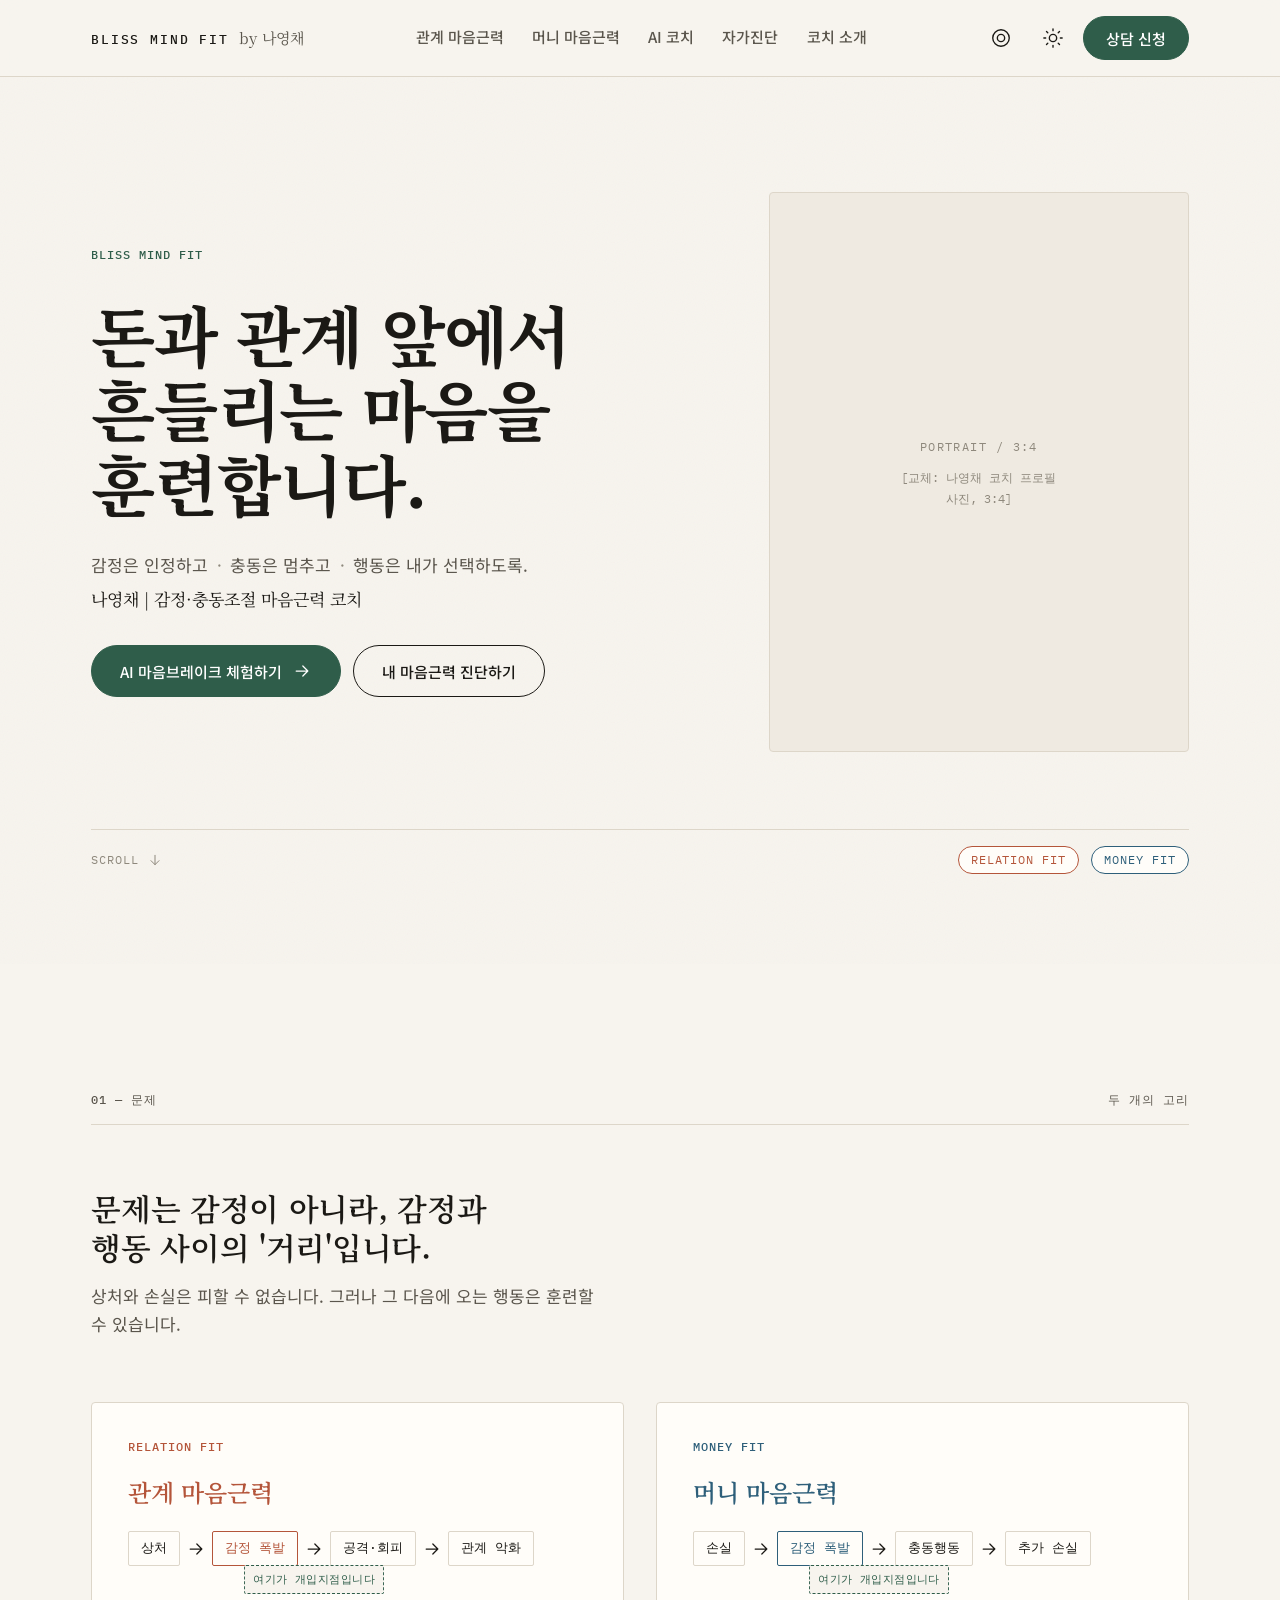
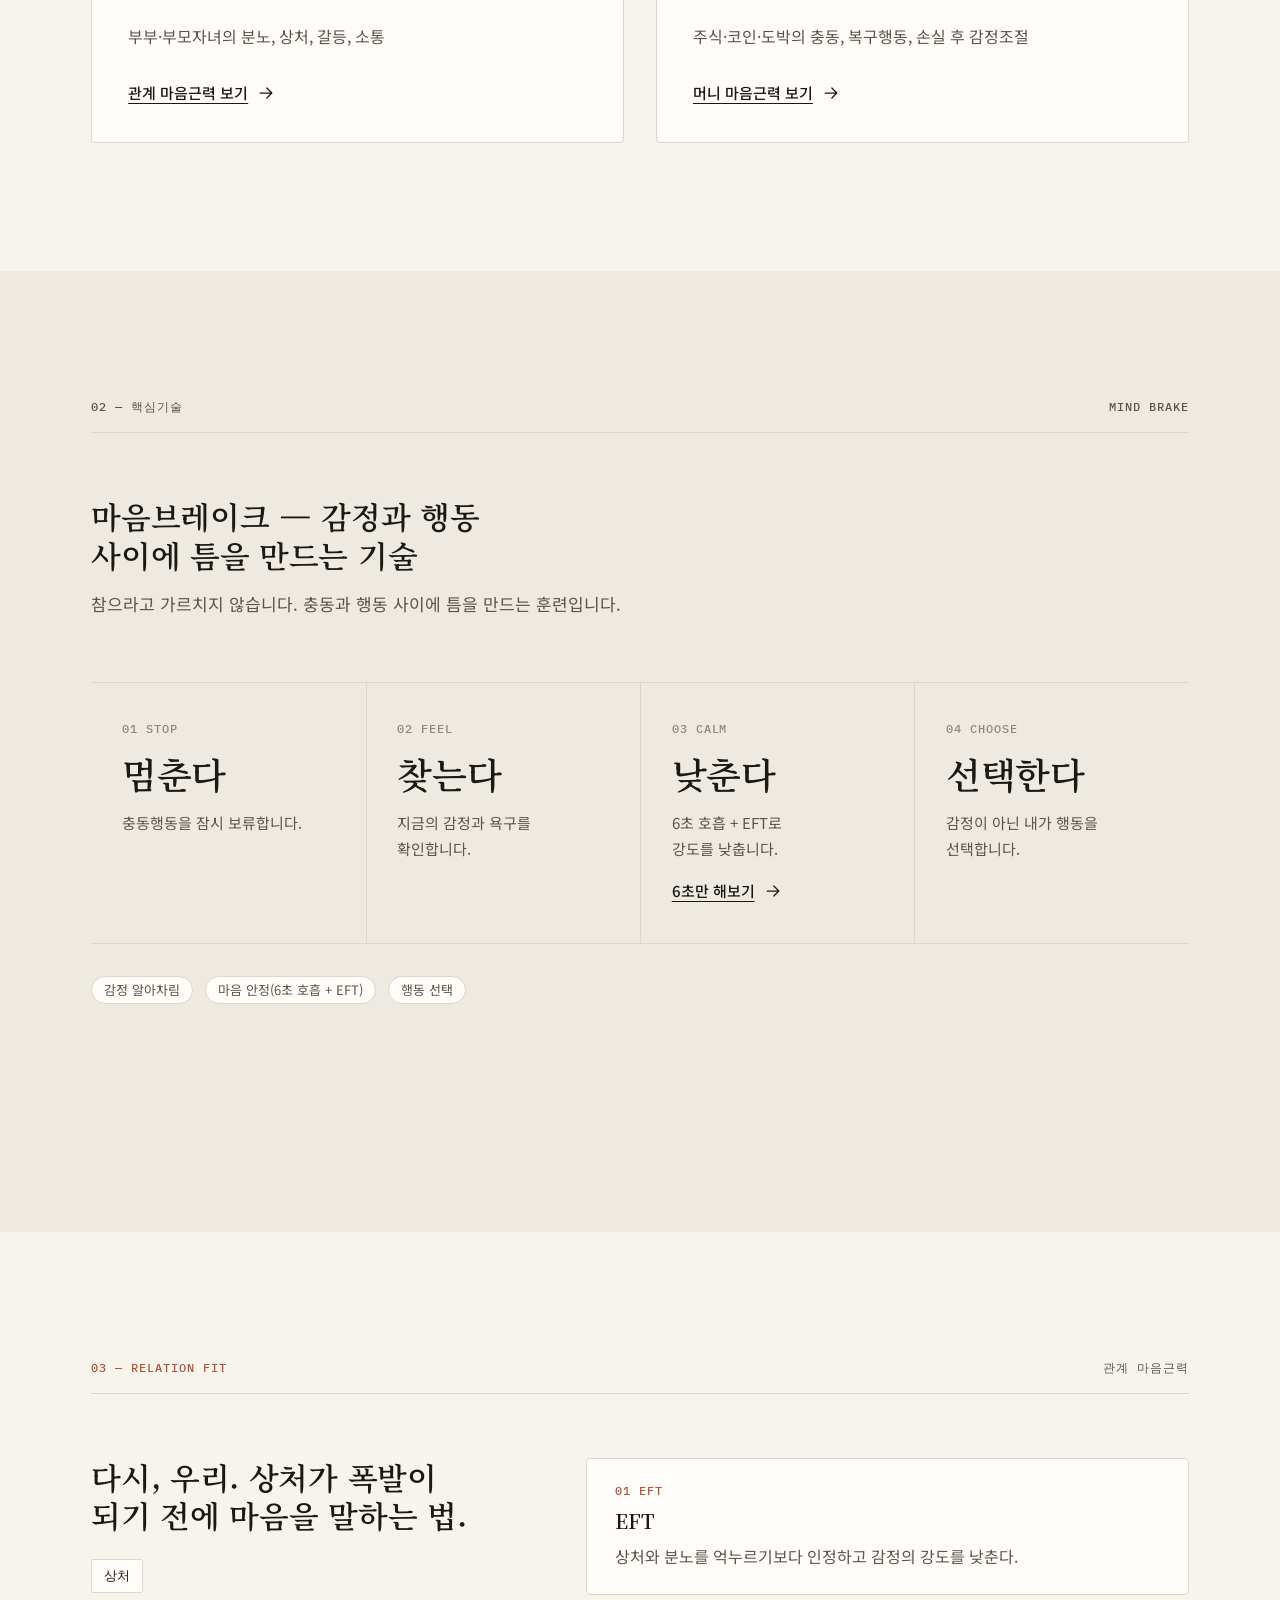
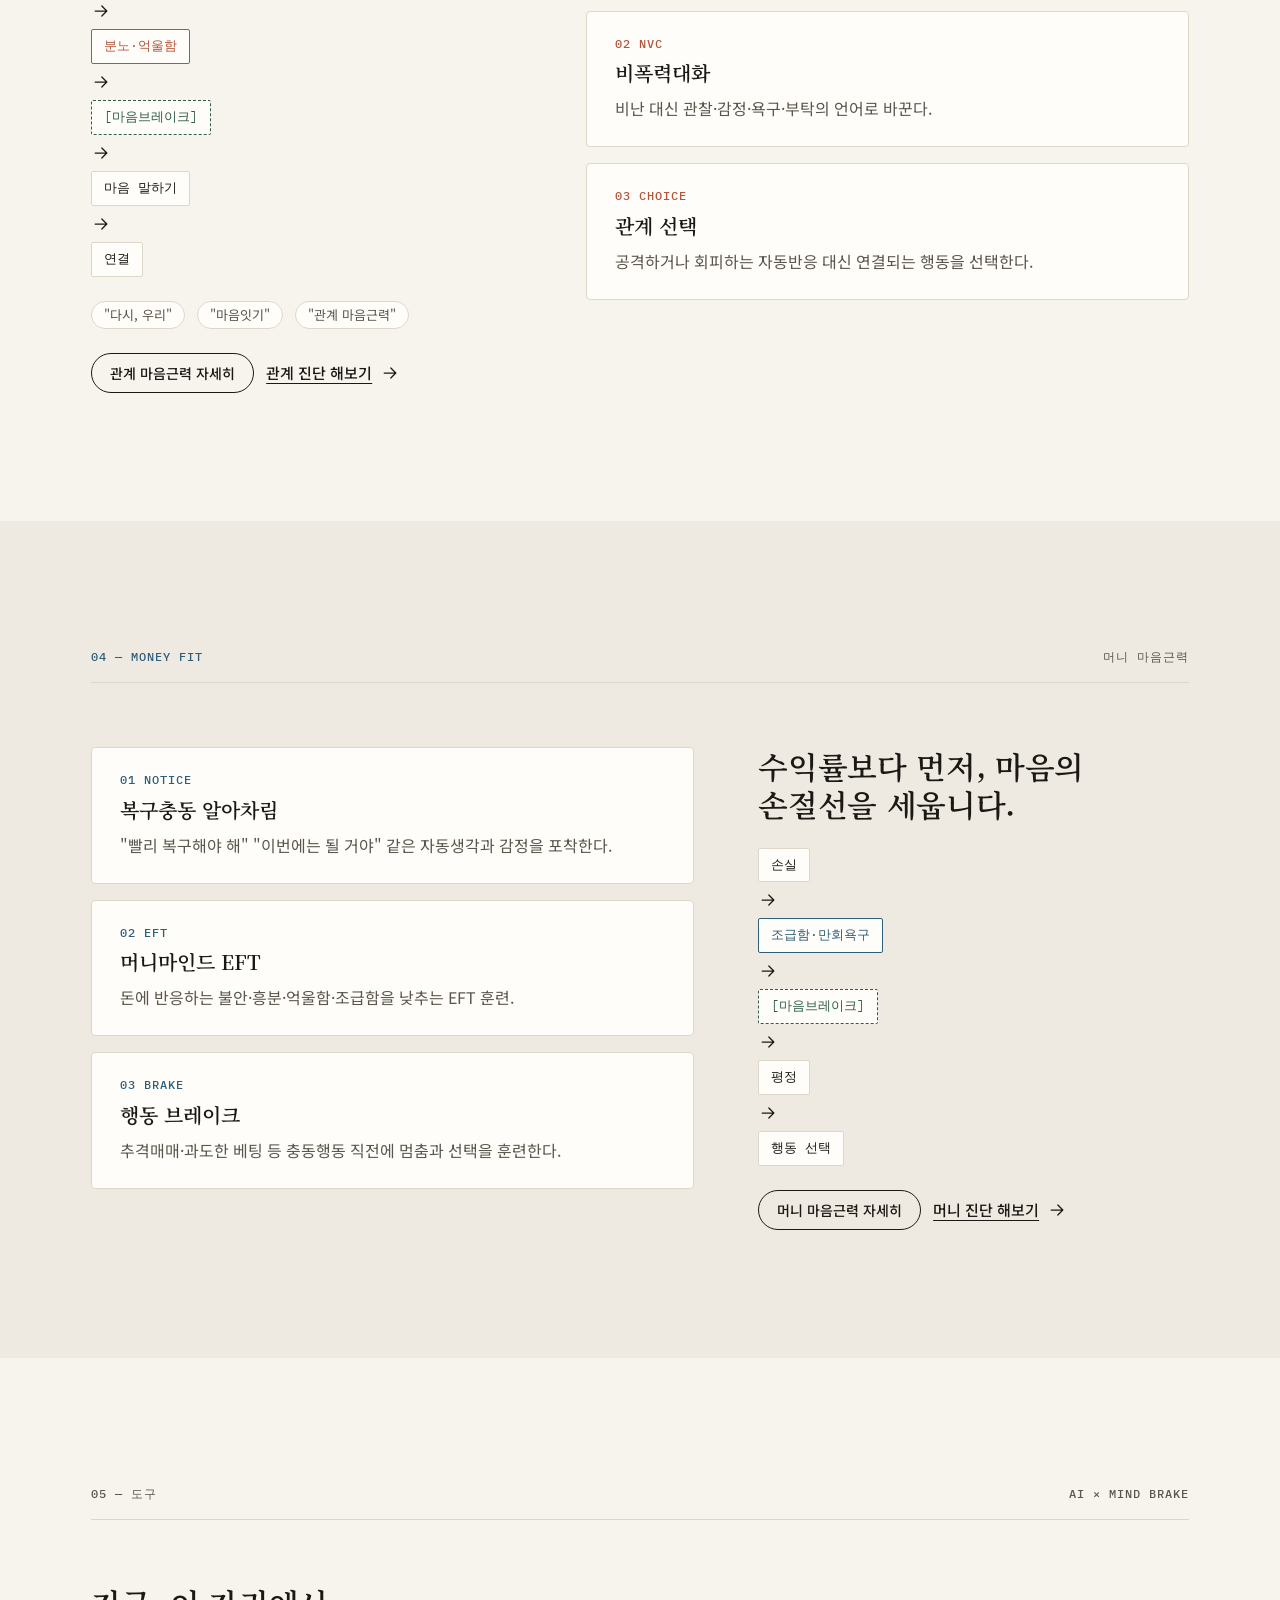
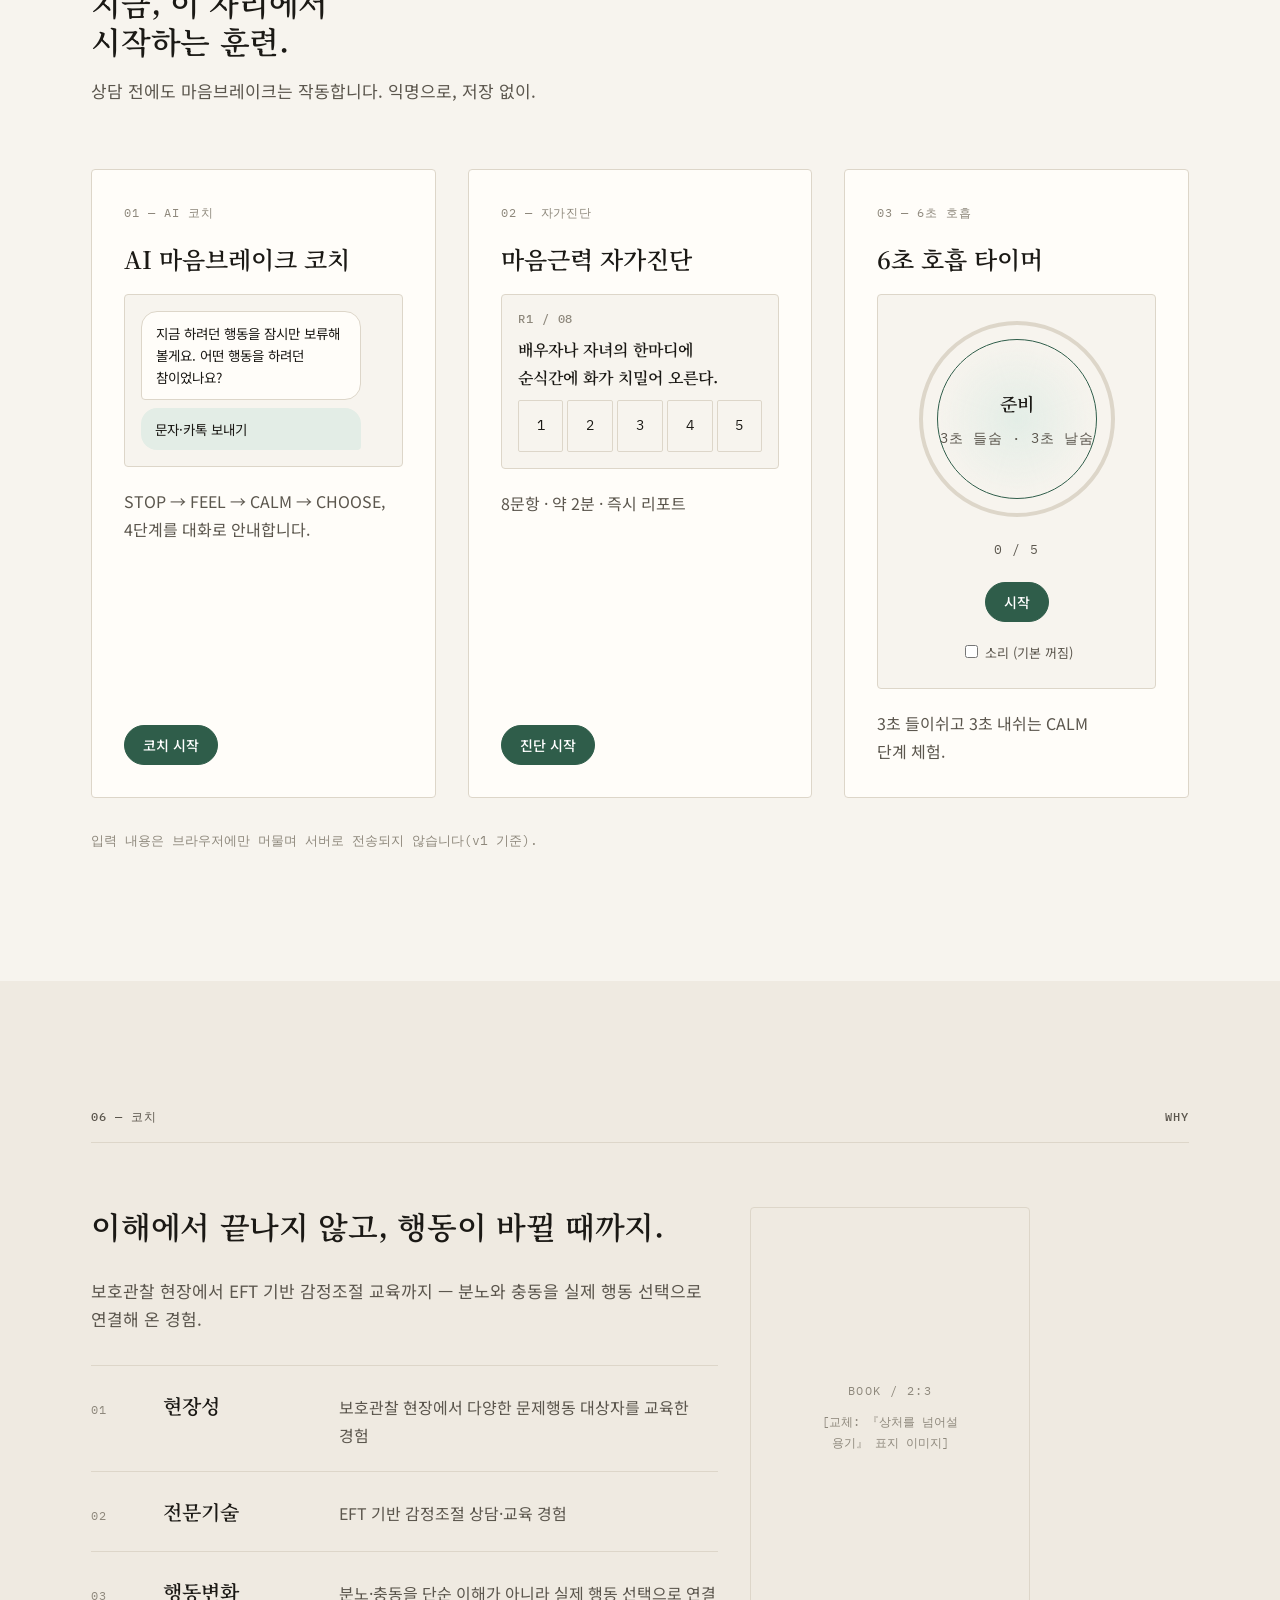
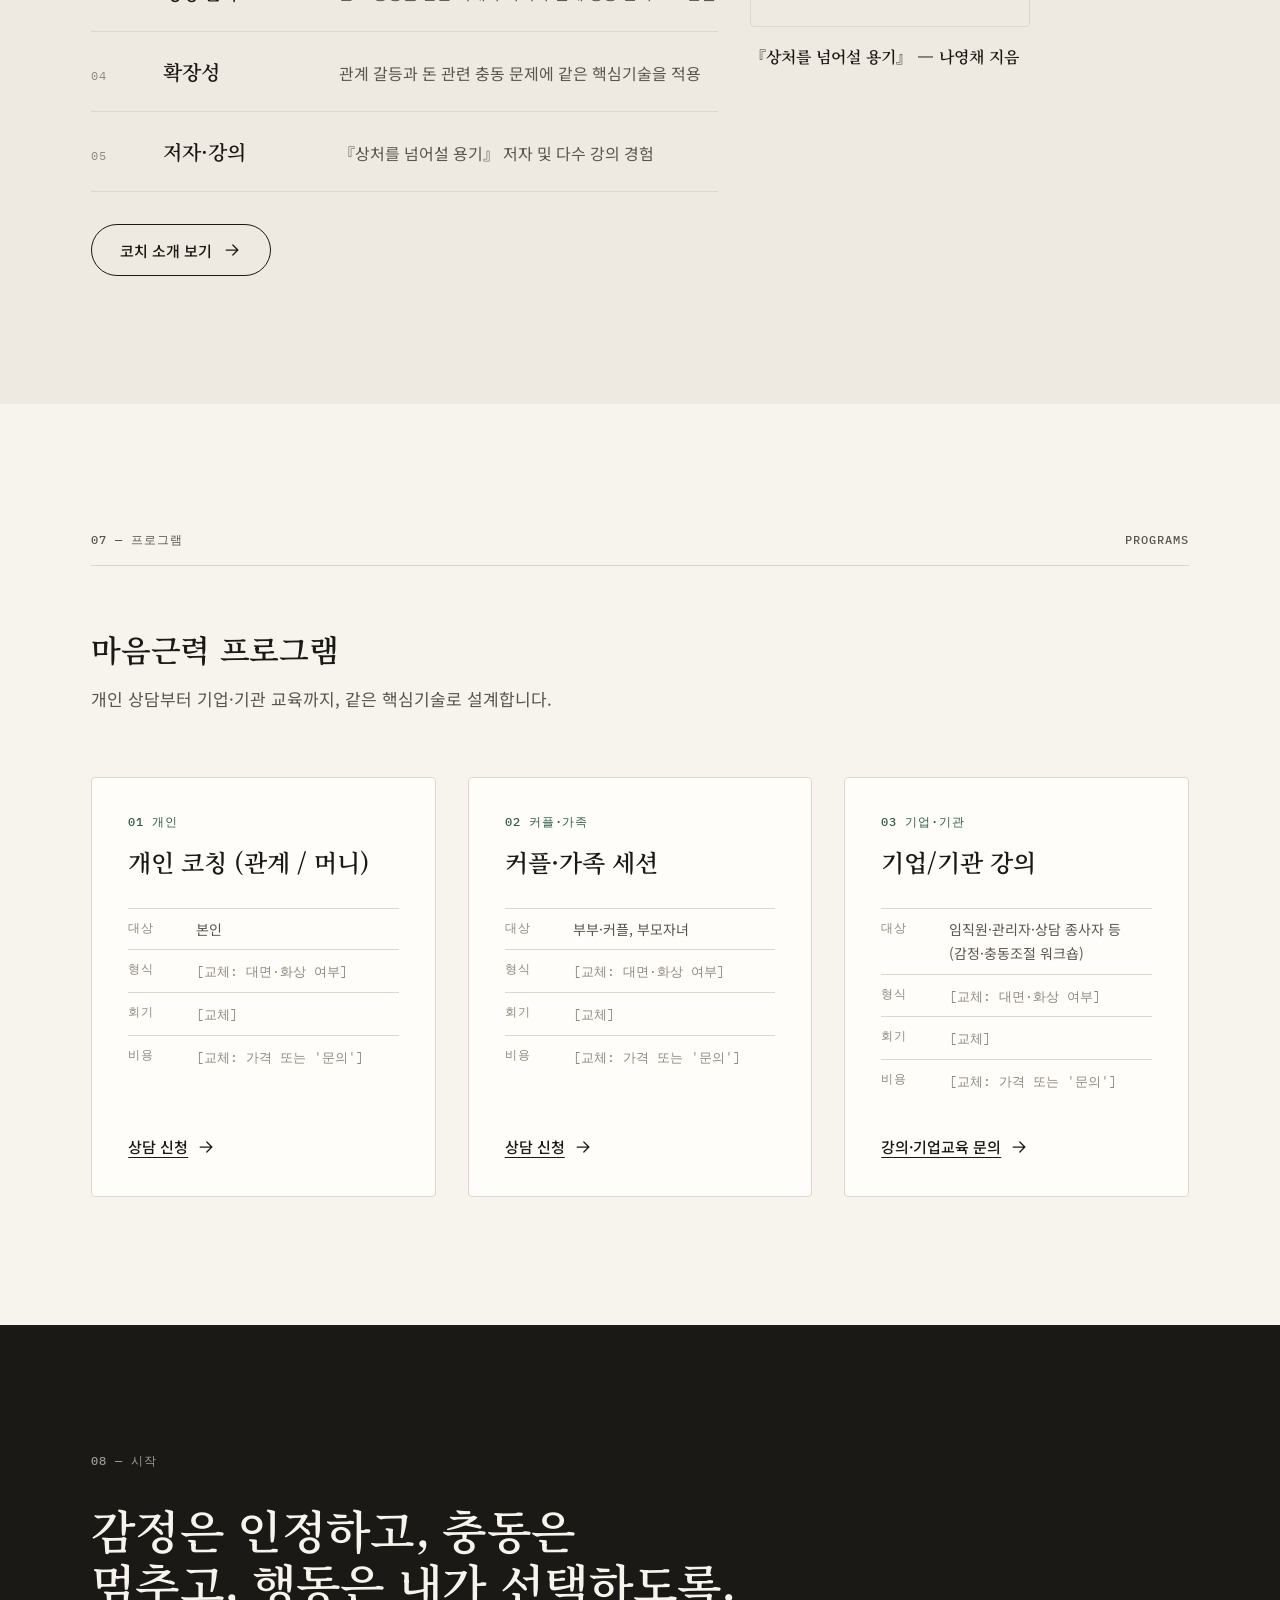
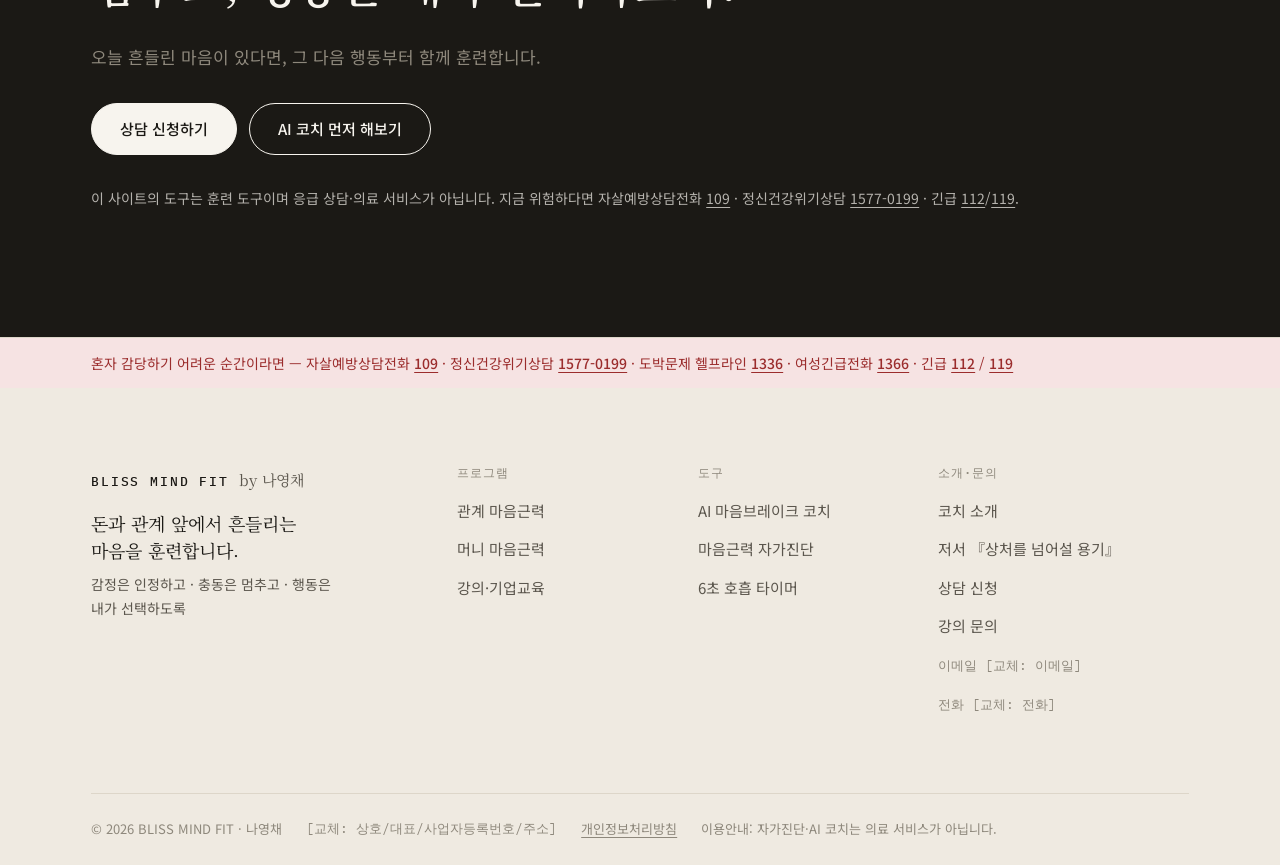
==== site/index.html @ 4b025614 "botteam round 1: C봇 정적 사이트 + AI 기능 구현 - site/: 9 pages, tokens/base/components/pages CSS, theme/nav/" ====
<!DOCTYPE html>
<html lang="ko">
<head>
<meta charset="utf-8">
<meta name="viewport" content="width=device-width, initial-scale=1">
<title>나영채 | 감정·충동조절 마음근력 코치 — BLISS MIND FIT</title>
<meta name="description" content="돈과 관계 앞에서 흔들리는 마음을 훈련합니다. 감정은 인정하고, 충동은 멈추고, 행동은 내가 선택하도록. RELATION FIT 관계 마음근력 × MONEY FIT 머니 마음근력, 핵심기술 마음브레이크.">

<link rel="canonical" href="https://huggingmind.kr/">
<meta property="og:type" content="website">
<meta property="og:site_name" content="BLISS MIND FIT">
<meta property="og:locale" content="ko_KR">
<meta property="og:title" content="돈과 관계 앞에서 흔들리는 마음을 훈련합니다 — BLISS MIND FIT">
<meta property="og:description" content="돈과 관계 앞에서 흔들리는 마음을 훈련합니다. 감정은 인정하고, 충동은 멈추고, 행동은 내가 선택하도록. RELATION FIT 관계 마음근력 × MONEY FIT 머니 마음근력, 핵심기술 마음브레이크.">
<meta property="og:image" content="https://huggingmind.kr/assets/img/og-image.png">
<meta property="og:image:width" content="1200">
<meta property="og:image:height" content="630">
<meta property="og:url" content="https://huggingmind.kr/">
<meta name="twitter:card" content="summary_large_image">
<meta name="twitter:title" content="돈과 관계 앞에서 흔들리는 마음을 훈련합니다 — BLISS MIND FIT">
<meta name="twitter:description" content="돈과 관계 앞에서 흔들리는 마음을 훈련합니다. 감정은 인정하고, 충동은 멈추고, 행동은 내가 선택하도록. RELATION FIT 관계 마음근력 × MONEY FIT 머니 마음근력, 핵심기술 마음브레이크.">
<meta name="twitter:image" content="https://huggingmind.kr/assets/img/og-image.png">
<link rel="icon" href="assets/img/favicon.svg" type="image/svg+xml">
<link rel="apple-touch-icon" href="assets/img/favicon.svg">
<meta name="theme-color" content="#F7F4EE" media="(prefers-color-scheme: light)">
<meta name="theme-color" content="#15130F" media="(prefers-color-scheme: dark)">
<script>(function(){try{var t=localStorage.getItem('hm-theme');if(t==='dark'||t==='light'){document.documentElement.setAttribute('data-theme',t);}}catch(e){}})();</script>
<link rel="preconnect" href="https://fonts.googleapis.com">
<link rel="preconnect" href="https://fonts.gstatic.com" crossorigin>
<link rel="stylesheet" href="https://fonts.googleapis.com/css2?family=Noto+Serif+KR:wght@600;700&family=Noto+Sans+KR:wght@400;500;700&family=IBM+Plex+Mono:wght@400;500&display=swap">
<link rel="stylesheet" href="assets/css/tokens.css">
<link rel="stylesheet" href="assets/css/base.css">
<link rel="stylesheet" href="assets/css/components.css">
<link rel="stylesheet" href="assets/css/pages.css">
<script type="application/ld+json">{"@context":"https://schema.org","@graph":[{"@type":"Organization","@id":"https://huggingmind.kr/#org","name":"BLISS MIND FIT","url":"https://huggingmind.kr/","logo":"https://huggingmind.kr/assets/img/favicon.svg","founder":{"@id":"https://huggingmind.kr/#person"},"slogan":"돈과 관계 앞에서 흔들리는 마음을 훈련합니다."},{"@type":"Person","@id":"https://huggingmind.kr/#person","name":"나영채","jobTitle":"감정·충동조절 마음근력 코치","url":"https://huggingmind.kr/about.html","worksFor":{"@id":"https://huggingmind.kr/#org"},"knowsAbout":["감정조절","충동조절","EFT","비폭력대화","관계 마음근력","머니 마음근력"]},{"@type":"WebPage","@id":"https://huggingmind.kr/","url":"https://huggingmind.kr/","name":"나영채 | 감정·충동조절 마음근력 코치 — BLISS MIND FIT","description":"돈과 관계 앞에서 흔들리는 마음을 훈련합니다. 감정은 인정하고, 충동은 멈추고, 행동은 내가 선택하도록. RELATION FIT 관계 마음근력 × MONEY FIT 머니 마음근력, 핵심기술 마음브레이크.","isPartOf":{"@type":"WebSite","url":"https://huggingmind.kr/","name":"BLISS MIND FIT"},"inLanguage":"ko"}]}</script>
</head>
<body>
<a class="skip-link" href="#main">본문으로 건너뛰기</a>
<header class="site-header" id="site-header">
  <div class="container site-header__inner">
    <a class="wordmark" href="index.html" aria-label="BLISS MIND FIT 홈으로"><span class="wordmark__brand">BLISS MIND FIT</span><span class="wordmark__by">by 나영채</span></a>
    <nav class="site-nav" aria-label="주요 메뉴">
      <a href="relation.html">관계 마음근력</a>
      <a href="money.html">머니 마음근력</a>
      <a href="ai-coach.html">AI 코치</a>
      <a href="checkup.html">자가진단</a>
      <a href="about.html">코치 소개</a>
    </nav>
    <div class="site-header__utils">
      <button class="icon-btn" type="button" data-breath-open="5" aria-label="6초 호흡 타이머 열기" title="6초 호흡"><svg class="icon" viewBox="0 0 24 24" aria-hidden="true"><circle cx="12" cy="12" r="9"/><circle cx="12" cy="12" r="4"/></svg></button>
      <button class="icon-btn theme-toggle" type="button" aria-pressed="false" aria-label="다크 모드로 전환"><svg class="icon icon-sun" viewBox="0 0 24 24" aria-hidden="true"><circle cx="12" cy="12" r="4"/><path d="M12 2v2M12 20v2M2 12h2M20 12h2M4.9 4.9l1.4 1.4M17.7 17.7l1.4 1.4M4.9 19.1l1.4-1.4M17.7 6.3l1.4-1.4"/></svg><svg class="icon icon-moon" viewBox="0 0 24 24" aria-hidden="true"><path d="M20 14.5A8 8 0 0 1 9.5 4a8 8 0 1 0 10.5 10.5z"/></svg></button>
      <a class="btn btn--primary" href="contact.html#counsel">상담 신청</a>
      <button class="icon-btn nav-toggle" type="button" aria-expanded="false" aria-controls="nav-overlay" aria-label="메뉴 열기"><svg class="icon" viewBox="0 0 24 24" aria-hidden="true"><path d="M4 7h16M4 12h16M4 17h16"/></svg></button>
    </div>
  </div>
</header>
<div class="nav-overlay" id="nav-overlay" role="dialog" aria-modal="true" aria-label="메뉴" hidden>
  <div class="nav-overlay__top">
    <span class="wordmark"><span class="wordmark__brand">BLISS MIND FIT</span></span>
    <button class="icon-btn nav-overlay__close" type="button" aria-label="메뉴 닫기"><svg class="icon" viewBox="0 0 24 24" aria-hidden="true"><path d="M6 6l12 12M18 6L6 18"/></svg></button>
  </div>
  <nav class="nav-overlay__list" aria-label="모바일 메뉴">
    <a href="relation.html">관계 마음근력<span class="mono">01</span></a>
    <a href="money.html">머니 마음근력<span class="mono">02</span></a>
    <a href="ai-coach.html">AI 코치<span class="mono">03</span></a>
    <a href="checkup.html">자가진단<span class="mono">04</span></a>
    <a href="about.html">코치 소개<span class="mono">05</span></a>
  </nav>
  <div class="nav-overlay__actions">
    <a class="btn btn--primary" href="contact.html#counsel">상담 신청</a>
    <a class="btn btn--secondary" href="contact.html#lecture">강의·기업교육 문의</a>
  </div>
  <div class="nav-overlay__utils">
    <button class="btn btn--secondary btn--small" type="button" data-breath-open="5"><svg class="icon" viewBox="0 0 24 24" aria-hidden="true"><circle cx="12" cy="12" r="9"/><circle cx="12" cy="12" r="4"/></svg> 6초 호흡</button>
    <button class="icon-btn theme-toggle" type="button" aria-pressed="false" aria-label="다크 모드로 전환"><svg class="icon icon-sun" viewBox="0 0 24 24" aria-hidden="true"><circle cx="12" cy="12" r="4"/><path d="M12 2v2M12 20v2M2 12h2M20 12h2M4.9 4.9l1.4 1.4M17.7 17.7l1.4 1.4M4.9 19.1l1.4-1.4M17.7 6.3l1.4-1.4"/></svg><svg class="icon icon-moon" viewBox="0 0 24 24" aria-hidden="true"><path d="M20 14.5A8 8 0 0 1 9.5 4a8 8 0 1 0 10.5 10.5z"/></svg></button>
  </div>
</div>
<main id="main" tabindex="-1">
<!-- S1. 히어로 -->
<section class="hero" aria-labelledby="hero-title">
  <div class="container">
    <div class="hero__grid">
      <div class="hero__copy">
        <p class="eyebrow eyebrow--accent" data-stagger="1">BLISS MIND FIT</p>
        <h1 id="hero-title" class="display" data-stagger="2">돈과 관계 앞에서 흔들리는 마음을 훈련합니다.</h1>
        <div class="hero__sub" data-stagger="3">
          <p>감정은 인정하고<span class="sep">·</span>충동은 멈추고<span class="sep">·</span>행동은 내가 선택하도록.</p>
          <p class="hero__byline">나영채 | 감정·충동조절 마음근력 코치</p>
        </div>
        <div class="hero__cta" data-stagger="4">
          <a class="btn btn--primary" href="ai-coach.html">AI 마음브레이크 체험하기 <svg class="icon" viewBox="0 0 24 24" aria-hidden="true"><path d="M5 12h14M13 6l6 6-6 6"/></svg></a>
          <a class="btn btn--secondary" href="checkup.html">내 마음근력 진단하기</a>
        </div>
      </div>
      <div class="hero__media" data-stagger="5">
        <div class="ph ph--portrait" role="img" aria-label="[교체: 나영채 코치 프로필 사진, 3:4]">
          <span class="ph__label">Portrait / 3:4</span>
          <span class="ph__note">[교체: 나영채 코치 프로필 사진, 3:4]</span>
        </div>
      </div>
    </div>
    <div class="hero__foot">
      <a class="scroll-hint" href="#problem">Scroll <svg class="icon" viewBox="0 0 24 24" aria-hidden="true"><path d="M12 5v14M6 13l6 6 6-6"/></svg></a>
      <div class="cluster">
        <a class="tag tag--relation" href="relation.html">Relation Fit</a>
        <a class="tag tag--money" href="money.html">Money Fit</a>
      </div>
    </div>
  </div>
</section>

<!-- S2. 문제 공감 (두 개의 고리) -->
<section class="section" id="problem" aria-labelledby="problem-title">
  <div class="container">
    <div class="section-head" data-reveal><span class="eyebrow">01 — 문제</span><span class="eyebrow">두 개의 고리</span></div>
    <h2 id="problem-title" class="section-title" data-reveal>문제는 감정이 아니라, 감정과 행동 사이의 '거리'입니다.</h2>
    <p class="lead section-lead" data-reveal>상처와 손실은 피할 수 없습니다. 그러나 그 다음에 오는 행동은 훈련할 수 있습니다.</p>
    <div class="grid grid-2 mt-6">
      <article class="card card--relation loop-card" data-reveal>
        <p class="eyebrow eyebrow--relation">Relation Fit</p>
        <h3 class="card__title">관계 마음근력</h3>
        <div class="flow flow--relation flow--marked" aria-label="관계 패턴: 상처, 감정 폭발, 공격·회피, 관계 악화">
          <span class="flow__node">상처</span><svg class="icon" viewBox="0 0 24 24" aria-hidden="true"><path d="M5 12h14M13 6l6 6-6 6"/></svg><span class="flow__node flow__node--hot">감정 폭발</span><span class="flow__mark" data-mark="여기가 개입지점입니다"><svg class="icon" viewBox="0 0 24 24" aria-hidden="true"><path d="M5 12h14M13 6l6 6-6 6"/></svg></span><span class="flow__node">공격·회피</span><svg class="icon" viewBox="0 0 24 24" aria-hidden="true"><path d="M5 12h14M13 6l6 6-6 6"/></svg><span class="flow__node">관계 악화</span>
        </div>
        <p class="card__body">부부·부모자녀의 분노, 상처, 갈등, 소통</p>
        <div class="card__foot"><a class="btn-ghost btn-ghost--relation" href="relation.html">관계 마음근력 보기 <svg class="icon" viewBox="0 0 24 24" aria-hidden="true"><path d="M5 12h14M13 6l6 6-6 6"/></svg></a></div>
      </article>
      <article class="card card--money loop-card" data-reveal>
        <p class="eyebrow eyebrow--money">Money Fit</p>
        <h3 class="card__title">머니 마음근력</h3>
        <div class="flow flow--money flow--marked" aria-label="머니 패턴: 손실, 감정 폭발, 충동행동, 추가 손실">
          <span class="flow__node">손실</span><svg class="icon" viewBox="0 0 24 24" aria-hidden="true"><path d="M5 12h14M13 6l6 6-6 6"/></svg><span class="flow__node flow__node--hot">감정 폭발</span><span class="flow__mark" data-mark="여기가 개입지점입니다"><svg class="icon" viewBox="0 0 24 24" aria-hidden="true"><path d="M5 12h14M13 6l6 6-6 6"/></svg></span><span class="flow__node">충동행동</span><svg class="icon" viewBox="0 0 24 24" aria-hidden="true"><path d="M5 12h14M13 6l6 6-6 6"/></svg><span class="flow__node">추가 손실</span>
        </div>
        <p class="card__body">주식·코인·도박의 충동, 복구행동, 손실 후 감정조절</p>
        <div class="card__foot"><a class="btn-ghost btn-ghost--money" href="money.html">머니 마음근력 보기 <svg class="icon" viewBox="0 0 24 24" aria-hidden="true"><path d="M5 12h14M13 6l6 6-6 6"/></svg></a></div>
      </article>
    </div>
  </div>
</section>

<!-- S3. 핵심기술 — 마음브레이크 -->
<section class="section section--alt" id="brake" aria-labelledby="brake-title">
  <div class="container">
    <div class="section-head" data-reveal><span class="eyebrow">02 — 핵심기술</span><span class="eyebrow">Mind Brake</span></div>
    <h2 id="brake-title" class="section-title" data-reveal>마음브레이크 — 감정과 행동 사이에 틈을 만드는 기술</h2>
    <p class="lead section-lead" data-reveal>참으라고 가르치지 않습니다. 충동과 행동 사이에 틈을 만드는 훈련입니다.</p>
    <ol class="rail mt-6" data-reveal>
      <li class="rail__step"><span class="mono faint">01 Stop</span><span class="rail__verb">멈춘다</span><p class="rail__desc">충동행동을 잠시 보류합니다.</p></li>
      <li class="rail__step"><span class="mono faint">02 Feel</span><span class="rail__verb">찾는다</span><p class="rail__desc">지금의 감정과 욕구를 확인합니다.</p></li>
      <li class="rail__step"><span class="mono faint">03 Calm</span><span class="rail__verb">낮춘다</span><p class="rail__desc">6초 호흡 + EFT로 강도를 낮춥니다.</p><button class="btn-ghost" type="button" data-breath-open="5">6초만 해보기 <svg class="icon" viewBox="0 0 24 24" aria-hidden="true"><path d="M5 12h14M13 6l6 6-6 6"/></svg></button></li>
      <li class="rail__step"><span class="mono faint">04 Choose</span><span class="rail__verb">선택한다</span><p class="rail__desc">감정이 아닌 내가 행동을 선택합니다.</p></li>
    </ol>
    <div class="cluster mt-4" data-reveal>
      <span class="tag tag--ko">감정 알아차림</span><span class="tag tag--ko">마음 안정(6초 호흡 + EFT)</span><span class="tag tag--ko">행동 선택</span>
    </div>
    <div class="mt-5" data-reveal><a class="btn btn--primary" href="ai-coach.html">AI 코치와 4단계 연습하기 <svg class="icon" viewBox="0 0 24 24" aria-hidden="true"><path d="M5 12h14M13 6l6 6-6 6"/></svg></a></div>
  </div>
</section>

<!-- S4. RELATION FIT -->
<section class="section" id="relation" aria-labelledby="relation-title">
  <div class="container">
    <div class="section-head" data-reveal><span class="eyebrow eyebrow--relation">03 — Relation Fit</span><span class="eyebrow">관계 마음근력</span></div>
    <div class="track mt-2">
      <div class="track__aside" data-reveal>
        <h2 id="relation-title" class="t-h2">다시, 우리. 상처가 폭발이 되기 전에 마음을 말하는 법.</h2>
        <div class="flow flow--relation flow--vertical" aria-label="작동 흐름: 상처, 분노·억울함, 마음브레이크, 마음 말하기, 연결">
          <span class="flow__node">상처</span><svg class="icon" viewBox="0 0 24 24" aria-hidden="true"><path d="M5 12h14M13 6l6 6-6 6"/></svg><span class="flow__node flow__node--hot">분노·억울함</span><svg class="icon" viewBox="0 0 24 24" aria-hidden="true"><path d="M5 12h14M13 6l6 6-6 6"/></svg><span class="flow__node flow__node--brake">[마음브레이크]</span><svg class="icon" viewBox="0 0 24 24" aria-hidden="true"><path d="M5 12h14M13 6l6 6-6 6"/></svg><span class="flow__node">마음 말하기</span><svg class="icon" viewBox="0 0 24 24" aria-hidden="true"><path d="M5 12h14M13 6l6 6-6 6"/></svg><span class="flow__node">연결</span>
        </div>
        <div class="cluster"><span class="tag tag--ko">"다시, 우리"</span><span class="tag tag--ko">"마음잇기"</span><span class="tag tag--ko">"관계 마음근력"</span></div>
        <div class="cluster"><a class="btn btn--secondary btn--small" href="relation.html">관계 마음근력 자세히</a><a class="btn-ghost btn-ghost--relation" href="checkup.html#relation">관계 진단 해보기 <svg class="icon" viewBox="0 0 24 24" aria-hidden="true"><path d="M5 12h14M13 6l6 6-6 6"/></svg></a></div>
      </div>
      <div class="track__cards" data-reveal>
        <article class="card card--flat"><p class="eyebrow eyebrow--relation">01 EFT</p><h3 class="card__title">EFT</h3><p class="card__body">상처와 분노를 억누르기보다 인정하고 감정의 강도를 낮춘다.</p></article>
        <article class="card card--flat"><p class="eyebrow eyebrow--relation">02 NVC</p><h3 class="card__title">비폭력대화</h3><p class="card__body">비난 대신 관찰·감정·욕구·부탁의 언어로 바꾼다.</p></article>
        <article class="card card--flat"><p class="eyebrow eyebrow--relation">03 Choice</p><h3 class="card__title">관계 선택</h3><p class="card__body">공격하거나 회피하는 자동반응 대신 연결되는 행동을 선택한다.</p></article>
      </div>
    </div>
  </div>
</section>

<!-- S5. MONEY FIT -->
<section class="section section--alt" id="money" aria-labelledby="money-title">
  <div class="container">
    <div class="section-head" data-reveal><span class="eyebrow eyebrow--money">04 — Money Fit</span><span class="eyebrow">머니 마음근력</span></div>
    <div class="track track--flip mt-2">
      <div class="track__cards" data-reveal>
        <article class="card card--flat"><p class="eyebrow eyebrow--money">01 Notice</p><h3 class="card__title">복구충동 알아차림</h3><p class="card__body">"빨리 복구해야 해" "이번에는 될 거야" 같은 자동생각과 감정을 포착한다.</p></article>
        <article class="card card--flat"><p class="eyebrow eyebrow--money">02 EFT</p><h3 class="card__title">머니마인드 EFT</h3><p class="card__body">돈에 반응하는 불안·흥분·억울함·조급함을 낮추는 EFT 훈련.</p></article>
        <article class="card card--flat"><p class="eyebrow eyebrow--money">03 Brake</p><h3 class="card__title">행동 브레이크</h3><p class="card__body">추격매매·과도한 베팅 등 충동행동 직전에 멈춤과 선택을 훈련한다.</p></article>
      </div>
      <div class="track__aside" data-reveal>
        <h2 id="money-title" class="t-h2">수익률보다 먼저, 마음의 손절선을 세웁니다.</h2>
        <div class="flow flow--money flow--vertical" aria-label="작동 흐름: 손실, 조급함·만회욕구, 마음브레이크, 평정, 행동 선택">
          <span class="flow__node">손실</span><svg class="icon" viewBox="0 0 24 24" aria-hidden="true"><path d="M5 12h14M13 6l6 6-6 6"/></svg><span class="flow__node flow__node--hot">조급함·만회욕구</span><svg class="icon" viewBox="0 0 24 24" aria-hidden="true"><path d="M5 12h14M13 6l6 6-6 6"/></svg><span class="flow__node flow__node--brake">[마음브레이크]</span><svg class="icon" viewBox="0 0 24 24" aria-hidden="true"><path d="M5 12h14M13 6l6 6-6 6"/></svg><span class="flow__node">평정</span><svg class="icon" viewBox="0 0 24 24" aria-hidden="true"><path d="M5 12h14M13 6l6 6-6 6"/></svg><span class="flow__node">행동 선택</span>
        </div>
        <div class="cluster"><a class="btn btn--secondary btn--small" href="money.html">머니 마음근력 자세히</a><a class="btn-ghost btn-ghost--money" href="checkup.html#money">머니 진단 해보기 <svg class="icon" viewBox="0 0 24 24" aria-hidden="true"><path d="M5 12h14M13 6l6 6-6 6"/></svg></a></div>
      </div>
    </div>
  </div>
</section>

<!-- S6. AI 도구 쇼케이스 -->
<section class="section" id="tools" aria-labelledby="tools-title">
  <div class="container">
    <div class="section-head" data-reveal><span class="eyebrow">05 — 도구</span><span class="eyebrow">AI × Mind Brake</span></div>
    <h2 id="tools-title" class="section-title" data-reveal>지금, 이 자리에서 시작하는 훈련.</h2>
    <p class="lead section-lead" data-reveal>상담 전에도 마음브레이크는 작동합니다. 익명으로, 저장 없이.</p>
    <div class="tools mt-6">
      <article class="tool-card" data-reveal>
        <p class="tool-card__meta">01 — AI 코치</p>
        <h3 class="card__title">AI 마음브레이크 코치</h3>
        <div class="tool-card__preview chat" aria-hidden="true">
          <div class="bubble bubble--bot">지금 하려던 행동을 잠시만 보류해 볼게요. 어떤 행동을 하려던 참이었나요?</div>
          <div class="bubble bubble--user">문자·카톡 보내기</div>
        </div>
        <p class="card__body">STOP → FEEL → CALM → CHOOSE, 4단계를 대화로 안내합니다.</p>
        <a class="btn btn--primary btn--small" href="ai-coach.html">코치 시작</a>
      </article>
      <article class="tool-card" data-reveal>
        <p class="tool-card__meta">02 — 자가진단</p>
        <h3 class="card__title">마음근력 자가진단</h3>
        <div class="tool-card__preview" aria-hidden="true">
          <span class="mono faint">R1 / 08</span>
          <p class="serif">배우자나 자녀의 한마디에 순식간에 화가 치밀어 오른다.</p>
          <div class="likert__scale"><span class="likert__opt"><span>1</span></span><span class="likert__opt"><span>2</span></span><span class="likert__opt"><span>3</span></span><span class="likert__opt"><span>4</span></span><span class="likert__opt"><span>5</span></span></div>
        </div>
        <p class="card__body">8문항 · 약 2분 · 즉시 리포트</p>
        <a class="btn btn--primary btn--small" href="checkup.html">진단 시작</a>
      </article>
      <article class="tool-card" data-reveal>
        <p class="tool-card__meta">03 — 6초 호흡</p>
        <h3 class="card__title">6초 호흡 타이머</h3>
        <div class="tool-card__preview" id="home-breath"></div>
        <p class="card__body">3초 들이쉬고 3초 내쉬는 CALM 단계 체험.</p>
      </article>
    </div>
    <p class="notice mt-4" data-reveal>입력 내용은 브라우저에만 머물며 서버로 전송되지 않습니다(v1 기준).</p>
  </div>
</section>

<!-- S7. 왜 나영채인가 -->
<section class="section section--alt" id="why" aria-labelledby="why-title">
  <div class="container">
    <div class="section-head" data-reveal><span class="eyebrow">06 — 코치</span><span class="eyebrow">Why</span></div>
    <div class="grid grid-12 mt-2">
      <div class="col-7 stack-lg" data-reveal>
        <h2 id="why-title" class="t-h2">이해에서 끝나지 않고, 행동이 바뀔 때까지.</h2>
        <p class="lead">보호관찰 현장에서 EFT 기반 감정조절 교육까지 — 분노와 충동을 실제 행동 선택으로 연결해 온 경험.</p>
        <ol class="numlist">
          <li class="numlist__item"><span class="numlist__num">01</span><span class="numlist__key">현장성</span><span class="numlist__desc">보호관찰 현장에서 다양한 문제행동 대상자를 교육한 경험</span></li>
          <li class="numlist__item"><span class="numlist__num">02</span><span class="numlist__key">전문기술</span><span class="numlist__desc">EFT 기반 감정조절 상담·교육 경험</span></li>
          <li class="numlist__item"><span class="numlist__num">03</span><span class="numlist__key">행동변화</span><span class="numlist__desc">분노·충동을 단순 이해가 아니라 실제 행동 선택으로 연결</span></li>
          <li class="numlist__item"><span class="numlist__num">04</span><span class="numlist__key">확장성</span><span class="numlist__desc">관계 갈등과 돈 관련 충동 문제에 같은 핵심기술을 적용</span></li>
          <li class="numlist__item"><span class="numlist__num">05</span><span class="numlist__key">저자·강의</span><span class="numlist__desc">『상처를 넘어설 용기』 저자 및 다수 강의 경험</span></li>
        </ol>
        <a class="btn btn--secondary" href="about.html">코치 소개 보기 <svg class="icon" viewBox="0 0 24 24" aria-hidden="true"><path d="M5 12h14M13 6l6 6-6 6"/></svg></a>
      </div>
      <div class="col-5" data-reveal>
        <div class="ph ph--book" role="img" aria-label="[교체: 『상처를 넘어설 용기』 표지 이미지]"><span class="ph__label">Book / 2:3</span><span class="ph__note">[교체: 『상처를 넘어설 용기』 표지 이미지]</span></div>
        <p class="mt-2 serif">『상처를 넘어설 용기』 — 나영채 지음</p>
      </div>
    </div>
  </div>
</section>

<!-- S8. 프로그램 안내 -->
<section class="section" id="programs" aria-labelledby="programs-title">
  <div class="container">
    <div class="section-head" data-reveal><span class="eyebrow">07 — 프로그램</span><span class="eyebrow">Programs</span></div>
    <h2 id="programs-title" class="section-title" data-reveal>마음근력 프로그램</h2>
    <p class="lead section-lead" data-reveal>개인 상담부터 기업·기관 교육까지, 같은 핵심기술로 설계합니다.</p>
    <div class="programs mt-6">
      <article class="card" data-reveal>
        <p class="eyebrow eyebrow--accent">01 개인</p><h3 class="card__title">개인 코칭 (관계 / 머니)</h3>
        <dl class="spec"><div><dt>대상</dt><dd>본인</dd></div><div><dt>형식</dt><dd><span class="replace">[교체: 대면·화상 여부]</span></dd></div><div><dt>회기</dt><dd><span class="replace">[교체]</span></dd></div><div><dt>비용</dt><dd><span class="replace">[교체: 가격 또는 '문의']</span></dd></div></dl>
        <div class="card__foot"><a class="btn-ghost" href="contact.html#counsel">상담 신청 <svg class="icon" viewBox="0 0 24 24" aria-hidden="true"><path d="M5 12h14M13 6l6 6-6 6"/></svg></a></div>
      </article>
      <article class="card" data-reveal>
        <p class="eyebrow eyebrow--accent">02 커플·가족</p><h3 class="card__title">커플·가족 세션</h3>
        <dl class="spec"><div><dt>대상</dt><dd>부부·커플, 부모자녀</dd></div><div><dt>형식</dt><dd><span class="replace">[교체: 대면·화상 여부]</span></dd></div><div><dt>회기</dt><dd><span class="replace">[교체]</span></dd></div><div><dt>비용</dt><dd><span class="replace">[교체: 가격 또는 '문의']</span></dd></div></dl>
        <div class="card__foot"><a class="btn-ghost" href="contact.html#counsel">상담 신청 <svg class="icon" viewBox="0 0 24 24" aria-hidden="true"><path d="M5 12h14M13 6l6 6-6 6"/></svg></a></div>
      </article>
      <article class="card" data-reveal>
        <p class="eyebrow eyebrow--accent">03 기업·기관</p><h3 class="card__title">기업/기관 강의</h3>
        <dl class="spec"><div><dt>대상</dt><dd>임직원·관리자·상담 종사자 등 (감정·충동조절 워크숍)</dd></div><div><dt>형식</dt><dd><span class="replace">[교체: 대면·화상 여부]</span></dd></div><div><dt>회기</dt><dd><span class="replace">[교체]</span></dd></div><div><dt>비용</dt><dd><span class="replace">[교체: 가격 또는 '문의']</span></dd></div></dl>
        <div class="card__foot"><a class="btn-ghost" href="contact.html#lecture">강의·기업교육 문의 <svg class="icon" viewBox="0 0 24 24" aria-hidden="true"><path d="M5 12h14M13 6l6 6-6 6"/></svg></a></div>
      </article>
    </div>
  </div>
</section>

<!-- S9. 후기·강의 실적 — 조건부 섹션. 실제 자료(동의 받은 후기, 강의 기관 명칭)가 들어올 때만 주석을 해제해 노출한다. 가짜 후기·가짜 로고 금지.
<section class="section section--alt" id="proof" aria-labelledby="proof-title">
  <div class="container">
    <div class="section-head"><span class="eyebrow">08 — 결과</span><span class="eyebrow">Proof</span></div>
    <h2 id="proof-title" class="section-title">훈련의 결과는 관계와 잔고에 남습니다.</h2>
    <div class="grid grid-3 mt-6">
      <blockquote class="card"><p>[교체: 실제 수강 후기 1 (동의 받은 것)]</p></blockquote>
      <blockquote class="card"><p>[교체: 실제 수강 후기 2 (동의 받은 것)]</p></blockquote>
      <blockquote class="card"><p>[교체: 실제 수강 후기 3 (동의 받은 것)]</p></blockquote>
    </div>
    <p class="mt-4 replace">[교체: 강의 기관 로고/명칭]</p>
  </div>
</section>
-->

<!-- S10. 최종 CTA -->
<section class="final" aria-labelledby="final-title">
  <div class="container stack-lg">
    <p class="eyebrow" style="color:inherit;opacity:.6" data-reveal>08 — 시작</p>
    <h2 id="final-title" class="t-h1" data-reveal>감정은 인정하고, 충동은 멈추고, 행동은 내가 선택하도록.</h2>
    <p class="lead" data-reveal>오늘 흔들린 마음이 있다면, 그 다음 행동부터 함께 훈련합니다.</p>
    <div class="cluster" data-reveal>
      <a class="btn btn--primary" href="contact.html#counsel">상담 신청하기</a>
      <a class="btn btn--secondary" href="ai-coach.html">AI 코치 먼저 해보기</a>
    </div>
    <p class="small" style="opacity:.7" data-reveal>이 사이트의 도구는 훈련 도구이며 응급 상담·의료 서비스가 아닙니다. 지금 위험하다면 자살예방상담전화 <a class="text-link" href="tel:109">109</a> · 정신건강위기상담 <a class="text-link" href="tel:1577-0199">1577-0199</a> · 긴급 <a class="text-link" href="tel:112">112</a>/<a class="text-link" href="tel:119">119</a>.</p>
  </div>
</section>
</main>
<footer class="site-footer">
  <div class="crisis-bar">
    <div class="container"><p>혼자 감당하기 어려운 순간이라면 — 자살예방상담전화 <a href="tel:109">109</a> · 정신건강위기상담 <a href="tel:1577-0199">1577-0199</a> · 도박문제 헬프라인 <a href="tel:1336">1336</a> · 여성긴급전화 <a href="tel:1366">1366</a> · 긴급 <a href="tel:112">112</a> / <a href="tel:119">119</a></p></div>
  </div>
  <div class="container">
    <div class="site-footer__grid">
      <div>
        <span class="wordmark"><span class="wordmark__brand">BLISS MIND FIT</span><span class="wordmark__by">by 나영채</span></span>
        <p class="site-footer__slogan">돈과 관계 앞에서 흔들리는 마음을 훈련합니다.</p>
        <p class="site-footer__sub">감정은 인정하고 · 충동은 멈추고 · 행동은 내가 선택하도록</p>
      </div>
      <div>
        <h2>프로그램</h2>
        <ul><li><a href="relation.html">관계 마음근력</a></li><li><a href="money.html">머니 마음근력</a></li><li><a href="contact.html#lecture">강의·기업교육</a></li></ul>
      </div>
      <div>
        <h2>도구</h2>
        <ul><li><a href="ai-coach.html">AI 마음브레이크 코치</a></li><li><a href="checkup.html">마음근력 자가진단</a></li><li><a href="#" data-breath-open="5">6초 호흡 타이머</a></li></ul>
      </div>
      <div>
        <h2>소개·문의</h2>
        <ul><li><a href="about.html">코치 소개</a></li><li><a href="about.html#book">저서 『상처를 넘어설 용기』</a></li><li><a href="contact.html#counsel">상담 신청</a></li><li><a href="contact.html#lecture">강의 문의</a></li><li><span class="replace">이메일 [교체: 이메일]</span></li><li><span class="replace">전화 [교체: 전화]</span></li></ul>
      </div>
    </div>
    <div class="site-footer__bottom">
      <span>© 2026 BLISS MIND FIT · 나영채</span>
      <span class="replace">[교체: 상호/대표/사업자등록번호/주소]</span>
      <a href="privacy.html">개인정보처리방침</a>
      <span>이용안내: 자가진단·AI 코치는 의료 서비스가 아닙니다.</span>
    </div>
  </div>
</footer>
<script src="assets/js/theme.js"></script>
<script src="assets/js/nav.js"></script>
<script src="assets/js/reveal.js"></script>
<script src="assets/js/breath.js"></script>
<script src="assets/js/index.js"></script>
</body>
</html>
---- site/assets/css/tokens.css ----
/* ==========================================================================
   BLISS MIND FIT — Design tokens (02-design.md → CSS custom properties)
   Light is the default on :root; dark is applied by system preference
   (unless data-theme="light") and by the explicit data-theme="dark" toggle.
   ========================================================================== */
:root {
  color-scheme: light;

  /* 1. Color */
  --bg: #F7F4EE;
  --bg-2: #EFEAE1;
  --surface: #FFFDF9;
  --ink: #1B1915;
  --ink-2: #5B564D;
  --ink-3: #8E887C;
  --line: #DDD6C9;
  --accent: #2F5D4A;
  --accent-ink: #FFFFFF;
  --accent-soft: #E3EDE6;
  --accent-hover: #27503F;
  --relation: #B4553A;
  --relation-soft: #F4E4DD;
  --money: #2E5F7A;
  --money-soft: #DFE9F0;
  --danger: #9B2D2D;
  --danger-soft: #F6E3E3;
  --amber: #C9963A;
  --noise-opacity: 0.04;
  --shadow-hover: 0 12px 32px -16px rgb(27 25 21 / .25);
  --header-bg: rgb(247 244 238 / .9);

  /* 2. Typography */
  --font-display: "Noto Serif KR", "Apple SD Gothic Neo", "Nanum Myeongjo", serif;
  --font-body: "Noto Sans KR", Pretendard, "Apple SD Gothic Neo", "Malgun Gothic", sans-serif;
  --font-mono: "IBM Plex Mono", ui-monospace, "SF Mono", Menlo, monospace;

  --t-display: clamp(40px, 5.2vw, 76px);
  --t-h1: clamp(34px, 3.6vw, 52px);
  --t-h2: clamp(26px, 2.4vw, 36px);
  --t-h3: 22px;
  --t-lead: clamp(17px, 1.3vw, 20px);
  --t-body: 16px;
  --t-small: 14px;
  --t-mono: 12px;

  --lh-display: 1.12;
  --lh-h1: 1.18;
  --lh-h2: 1.25;
  --lh-h3: 1.35;
  --lh-lead: 1.65;
  --lh-body: 1.75;
  --lh-small: 1.6;
  --lh-mono: 1.4;

  /* 3. Spacing & layout */
  --s-1: 4px;  --s-2: 8px;  --s-3: 12px; --s-4: 16px; --s-5: 24px;
  --s-6: 32px; --s-7: 48px; --s-8: 64px; --s-9: 96px; --s-10: 144px;
  --container: 1200px;
  --gutter: clamp(20px, 4vw, 56px);
  --grid-gap: 32px;
  --section-y: clamp(80px, 10vw, 144px);
  --r-pill: 999px;
  --r-card: 4px;
  --r-input: 4px;
  --header-h: 76px;
  --header-h-compact: 60px;

  /* 4. Motion */
  --ease-out: cubic-bezier(.2, .7, .2, 1);
  --dur-reveal: 600ms;
  --dur-hero: 700ms;
}

@media (prefers-color-scheme: dark) {
  :root:not([data-theme="light"]) {
    color-scheme: dark;
    --bg: #15130F;
    --bg-2: #1D1A15;
    --surface: #211E18;
    --ink: #F1ECE3;
    --ink-2: #B4AC9E;
    --ink-3: #7C766A;
    --line: #2E2A22;
    --accent: #8FBFA6;
    --accent-ink: #0F1A15;
    --accent-soft: #1E2E27;
    --accent-hover: #A3CDB6;
    --relation: #E29A84;
    --relation-soft: #33221C;
    --money: #8DB9D2;
    --money-soft: #1A2730;
    --danger: #E48B8B;
    --danger-soft: #31201F;
    --amber: #D9AD5C;
    --noise-opacity: 0.06;
    --shadow-hover: 0 12px 32px -16px rgb(0 0 0 / .6);
    --header-bg: rgb(21 19 15 / .9);
  }
}

:root[data-theme="dark"] {
  color-scheme: dark;
  --bg: #15130F;
  --bg-2: #1D1A15;
  --surface: #211E18;
  --ink: #F1ECE3;
  --ink-2: #B4AC9E;
  --ink-3: #7C766A;
  --line: #2E2A22;
  --accent: #8FBFA6;
  --accent-ink: #0F1A15;
  --accent-soft: #1E2E27;
  --accent-hover: #A3CDB6;
  --relation: #E29A84;
  --relation-soft: #33221C;
  --money: #8DB9D2;
  --money-soft: #1A2730;
  --danger: #E48B8B;
  --danger-soft: #31201F;
  --amber: #D9AD5C;
  --noise-opacity: 0.06;
  --shadow-hover: 0 12px 32px -16px rgb(0 0 0 / .6);
  --header-bg: rgb(21 19 15 / .9);
}
---- site/assets/css/base.css ----
/* ==========================================================================
   Base — reset, typography, layout utilities
   ========================================================================== */
*, *::before, *::after { box-sizing: border-box; }
html { -webkit-text-size-adjust: 100%; scroll-behavior: smooth; }
@media (prefers-reduced-motion: reduce) { html { scroll-behavior: auto; } }
body {
  margin: 0;
  background: var(--bg);
  color: var(--ink);
  font-family: var(--font-body);
  font-size: var(--t-body);
  line-height: var(--lh-body);
  font-weight: 400;
  -webkit-font-smoothing: antialiased;
  text-rendering: optimizeLegibility;
  overflow-x: hidden;
  word-break: keep-all;
  overflow-wrap: anywhere;
}
body.is-locked { overflow: hidden; }
img, svg, video { display: block; max-width: 100%; height: auto; }
button, input, select, textarea { font: inherit; color: inherit; }
button { cursor: pointer; background: none; border: 0; padding: 0; }
a { color: inherit; text-decoration: none; }
p, h1, h2, h3, h4, ul, ol, figure { margin: 0; }
ul, ol { padding: 0; list-style: none; }
hr { border: 0; border-top: 1px solid var(--line); margin: 0; }
[hidden] { display: none !important; }

/* Typography */
h1, h2, h3, .display, .serif { font-family: var(--font-display); font-weight: 600; text-wrap: balance; }
.display { font-size: var(--t-display); line-height: var(--lh-display); letter-spacing: -0.02em; font-weight: 700; }
h1, .t-h1 { font-size: var(--t-h1); line-height: var(--lh-h1); letter-spacing: -0.015em; }
h2, .t-h2 { font-size: var(--t-h2); line-height: var(--lh-h2); letter-spacing: -0.01em; }
h3, .t-h3 { font-size: var(--t-h3); line-height: var(--lh-h3); }
p { text-wrap: pretty; }
.lead { font-size: var(--t-lead); line-height: var(--lh-lead); color: var(--ink-2); }
.small { font-size: var(--t-small); line-height: var(--lh-small); }
.muted { color: var(--ink-2); }
.faint { color: var(--ink-3); }
.mono, .eyebrow {
  font-family: var(--font-mono);
  font-size: var(--t-mono);
  line-height: var(--lh-mono);
  letter-spacing: 0.08em;
  text-transform: uppercase;
  font-weight: 500;
}
.eyebrow { color: var(--ink-2); }
.eyebrow--accent { color: var(--accent); }
.eyebrow--relation { color: var(--relation); }
.eyebrow--money { color: var(--money); }
.strong { font-weight: 500; }
.text-link { text-decoration: underline; text-underline-offset: .2em; text-decoration-thickness: 1px; }
.text-link:hover { color: var(--accent); }
.placeholder { color: var(--ink-3); font-family: var(--font-mono); font-size: 13px; letter-spacing: 0; text-transform: none; }

/* Focus */
:focus-visible { outline: 2px solid var(--accent); outline-offset: 3px; border-radius: 2px; }
.visually-hidden {
  position: absolute !important; width: 1px; height: 1px; padding: 0; margin: -1px;
  overflow: hidden; clip: rect(0 0 0 0); white-space: nowrap; border: 0;
}
.skip-link {
  position: absolute; left: var(--s-4); top: -100px; z-index: 1000;
  background: var(--accent); color: var(--accent-ink); padding: 10px 16px; border-radius: var(--r-pill);
  font-weight: 500; transition: top .15s;
}
.skip-link:focus { top: var(--s-4); }

/* Layout */
.container { width: 100%; max-width: var(--container); margin-inline: auto; padding-inline: var(--gutter); }
.section { padding-block: var(--section-y); }
.section--tight { padding-block: clamp(56px, 7vw, 96px); }
.section--alt { background: var(--bg-2); }
.section-head {
  display: flex; align-items: baseline; justify-content: space-between; gap: var(--s-4);
  padding-bottom: var(--s-4); border-bottom: 1px solid var(--line); margin-bottom: clamp(32px, 5vw, 64px);
}
.section-title { margin-top: var(--s-4); max-width: 22ch; }
.section-lead { margin-top: var(--s-4); max-width: 60ch; }
.grid { display: grid; gap: var(--grid-gap); }
.grid-12 { grid-template-columns: repeat(12, minmax(0, 1fr)); }
.col-5 { grid-column: span 5; }
.col-6 { grid-column: span 6; }
.col-7 { grid-column: span 7; }
.grid-2 { grid-template-columns: repeat(2, minmax(0, 1fr)); }
.grid-3 { grid-template-columns: repeat(3, minmax(0, 1fr)); }
.grid-4 { grid-template-columns: repeat(4, minmax(0, 1fr)); }
.stack > * + * { margin-top: var(--s-4); }
.stack-lg > * + * { margin-top: var(--s-6); }
.cluster { display: flex; flex-wrap: wrap; gap: var(--s-3); align-items: center; }
.mt-1 { margin-top: var(--s-2); } .mt-2 { margin-top: var(--s-4); } .mt-3 { margin-top: var(--s-5); }
.mt-4 { margin-top: var(--s-6); } .mt-5 { margin-top: var(--s-7); } .mt-6 { margin-top: var(--s-8); }
.max-60 { max-width: 60ch; } .max-45 { max-width: 45ch; }
.center { text-align: center; }

@media (max-width: 900px) {
  :root { --grid-gap: 16px; }
  .grid-12 { grid-template-columns: 1fr; }
  .col-5, .col-6, .col-7 { grid-column: auto; }
  .grid-3, .grid-4 { grid-template-columns: 1fr; }
  .grid-2 { grid-template-columns: 1fr; }
}
@media (min-width: 601px) and (max-width: 900px) {
  .grid-4 { grid-template-columns: repeat(2, minmax(0, 1fr)); }
  .grid-2 { grid-template-columns: repeat(2, minmax(0, 1fr)); }
}

/* Reveal */
[data-reveal] { opacity: 0; transform: translateY(12px); transition: opacity var(--dur-reveal) var(--ease-out), transform var(--dur-reveal) var(--ease-out); }
[data-reveal].is-visible { opacity: 1; transform: none; }
@media (prefers-reduced-motion: reduce) {
  [data-reveal] { opacity: 1; transform: none; transition: none; }
}
---- site/assets/css/components.css ----
/* ==========================================================================
   Components
   ========================================================================== */

/* ---------- Buttons ---------- */
.btn {
  display: inline-flex; align-items: center; justify-content: center; gap: 10px;
  height: 52px; padding: 0 28px; border-radius: var(--r-pill);
  font-family: var(--font-body); font-weight: 500; font-size: 15px; line-height: 1;
  border: 1px solid transparent; white-space: nowrap;
  transition: background-color .18s, color .18s, border-color .18s, transform .18s;
}
.btn svg { width: 20px; height: 20px; flex: none; }
.btn--primary { background: var(--accent); color: var(--accent-ink); border-color: var(--accent); }
.btn--primary:hover { background: var(--accent-hover); border-color: var(--accent-hover); }
.btn--secondary { background: transparent; color: var(--ink); border-color: var(--ink); }
.btn--secondary:hover { background: var(--bg-2); }
.btn--small { height: 40px; padding: 0 18px; font-size: 14px; }
.btn--block { width: 100%; }
.btn:disabled, .btn[aria-disabled="true"] { opacity: .45; cursor: not-allowed; }
.btn-ghost {
  display: inline-flex; align-items: center; gap: 8px; font-weight: 500; font-size: 15px;
  text-decoration: underline; text-underline-offset: .25em; text-decoration-thickness: 1px; color: var(--ink);
}
.btn-ghost svg { width: 20px; height: 20px; transition: transform .2s var(--ease-out); }
.btn-ghost:hover { color: var(--accent); }
.btn-ghost:hover svg { transform: translateX(3px); }
.btn-ghost--relation:hover { color: var(--relation); }
.btn-ghost--money:hover { color: var(--money); }
.icon-btn {
  display: inline-flex; align-items: center; justify-content: center; width: 44px; height: 44px;
  border-radius: var(--r-pill); color: var(--ink); border: 1px solid transparent; transition: background-color .18s, border-color .18s;
}
.icon-btn svg { width: 22px; height: 22px; }
.icon-btn:hover { background: var(--bg-2); border-color: var(--line); }
@media (max-width: 900px) { .btn { height: 48px; } }

/* ---------- Header ---------- */
.site-header {
  position: sticky; top: 0; z-index: 100;
  background: var(--header-bg); -webkit-backdrop-filter: blur(12px); backdrop-filter: blur(12px);
  border-bottom: 1px solid var(--line);
}
.site-header__inner {
  display: flex; align-items: center; justify-content: space-between; gap: var(--s-4);
  height: var(--header-h); transition: height .25s var(--ease-out);
}
.site-header.is-compact .site-header__inner { height: var(--header-h-compact); }
.wordmark { display: inline-flex; align-items: baseline; gap: 10px; }
.wordmark__brand { font-family: var(--font-mono); font-weight: 500; font-size: 13px; letter-spacing: 0.14em; text-transform: uppercase; }
.wordmark__by { font-family: var(--font-display); font-size: 15px; color: var(--ink-2); }
.site-nav { display: flex; gap: clamp(16px, 2.2vw, 32px); }
.site-nav a { font-size: 15px; font-weight: 500; color: var(--ink-2); padding: 6px 0; border-bottom: 1px solid transparent; transition: color .18s, border-color .18s; }
.site-nav a:hover { color: var(--ink); }
.site-nav a[aria-current="page"] { color: var(--ink); border-bottom-color: var(--ink); }
.site-header__utils { display: flex; align-items: center; gap: var(--s-2); }
.site-header__utils .btn { height: 44px; padding: 0 22px; }
.nav-toggle { display: none; }
@media (max-width: 900px) {
  .site-nav, .site-header__utils .btn, .site-header__utils .theme-toggle { display: none; }
  .nav-toggle { display: inline-flex; }
}

/* ---------- Mobile overlay ---------- */
.nav-overlay {
  position: fixed; inset: 0; z-index: 200; background: var(--bg);
  display: flex; flex-direction: column; padding: var(--s-4) var(--gutter) var(--s-7);
  overflow-y: auto;
}
.nav-overlay__top { display: flex; align-items: center; justify-content: space-between; height: var(--header-h-compact); }
.nav-overlay__list { margin-top: var(--s-7); display: grid; gap: 2px; }
.nav-overlay__list a {
  display: flex; align-items: center; justify-content: space-between;
  font-family: var(--font-display); font-size: 28px; font-weight: 600; padding: 14px 0; border-bottom: 1px solid var(--line);
}
.nav-overlay__list a[aria-current="page"] { color: var(--accent); }
.nav-overlay__list a .mono { color: var(--ink-3); }
.nav-overlay__actions { margin-top: var(--s-6); display: grid; gap: var(--s-3); }
.nav-overlay__utils { margin-top: var(--s-6); display: flex; gap: var(--s-3); flex-wrap: wrap; }
.nav-overlay__utils .icon-btn { border-color: var(--line); }

/* ---------- Crisis bar ---------- */
.crisis-bar {
  background: var(--danger-soft); color: var(--danger);
  font-size: var(--t-small); line-height: var(--lh-small); padding: 14px 0;
}
.crisis-bar a { text-decoration: underline; text-underline-offset: .2em; font-weight: 500; white-space: nowrap; }
.crisis-bar p { max-width: none; }
.crisis-note { background: var(--danger-soft); color: var(--danger); padding: 16px 20px; border-radius: var(--r-card); font-size: var(--t-small); line-height: var(--lh-small); }
.crisis-note a { text-decoration: underline; text-underline-offset: .2em; font-weight: 500; white-space: nowrap; }
.crisis-note strong { font-weight: 700; }

/* ---------- Footer ---------- */
.site-footer { background: var(--bg-2); border-top: 1px solid var(--line); }
.site-footer__grid { display: grid; grid-template-columns: 1.6fr 1fr 1fr 1.2fr; gap: var(--s-6); padding-block: clamp(48px, 6vw, 80px); }
.site-footer h2 { font-family: var(--font-mono); font-size: var(--t-mono); letter-spacing: .08em; text-transform: uppercase; color: var(--ink-3); margin-bottom: var(--s-4); font-weight: 500; }
.site-footer ul { display: grid; gap: 10px; }
.site-footer li a { font-size: 15px; color: var(--ink-2); }
.site-footer li a:hover { color: var(--ink); text-decoration: underline; text-underline-offset: .2em; }
.site-footer__slogan { margin-top: var(--s-4); font-family: var(--font-display); font-size: 18px; line-height: 1.5; max-width: 30ch; }
.site-footer__sub { margin-top: var(--s-2); color: var(--ink-2); font-size: var(--t-small); }
.site-footer__bottom { border-top: 1px solid var(--line); padding-block: var(--s-5); display: flex; flex-wrap: wrap; gap: var(--s-2) var(--s-5); font-size: 13px; color: var(--ink-3); }
.site-footer__bottom a { text-decoration: underline; text-underline-offset: .2em; }
@media (max-width: 900px) { .site-footer__grid { grid-template-columns: 1fr 1fr; } }
@media (max-width: 560px) { .site-footer__grid { grid-template-columns: 1fr; } }

/* ---------- Cards ---------- */
.card {
  background: var(--surface); border: 1px solid var(--line); border-radius: var(--r-card);
  padding: clamp(24px, 3vw, 36px); transition: box-shadow .25s var(--ease-out), transform .25s var(--ease-out);
  display: flex; flex-direction: column; gap: var(--s-4);
}
.card:hover { box-shadow: var(--shadow-hover); }
.card__title { font-size: 24px; line-height: 1.3; }
.card__body { color: var(--ink-2); }
.card__foot { margin-top: auto; padding-top: var(--s-2); }
.card--relation .card__title { color: var(--relation); }
.card--money .card__title { color: var(--money); }
.card--flat:hover { box-shadow: none; }
.tag { display: inline-flex; align-items: center; height: 28px; padding: 0 12px; border: 1px solid var(--line); border-radius: var(--r-pill); font-family: var(--font-mono); font-size: 12px; letter-spacing: .08em; text-transform: uppercase; color: var(--ink-2); background: var(--surface); }
.tag--relation { color: var(--relation); border-color: currentColor; }
.tag--money { color: var(--money); border-color: currentColor; }
.tag--accent { color: var(--accent); border-color: currentColor; }
.tag--ko { font-family: var(--font-body); letter-spacing: 0; text-transform: none; font-size: 13px; }

/* ---------- Placeholders (to be replaced) ---------- */
.ph {
  background: var(--bg-2); border: 1px solid var(--line); border-radius: var(--r-card);
  display: flex; flex-direction: column; align-items: center; justify-content: center; gap: 10px;
  color: var(--ink-3); text-align: center; padding: var(--s-4);
}
.ph--portrait { aspect-ratio: 3 / 4; width: 100%; }
.ph--book { aspect-ratio: 2 / 3; width: 100%; max-width: 280px; }
.ph__label { font-family: var(--font-mono); font-size: 12px; letter-spacing: .12em; text-transform: uppercase; }
.ph__note { font-family: var(--font-mono); font-size: 12px; letter-spacing: 0; max-width: 24ch; }
.replace { color: var(--ink-3); font-family: var(--font-mono); font-size: 13px; letter-spacing: 0; }

/* ---------- Flow diagram ---------- */
.flow { display: flex; flex-wrap: wrap; align-items: center; gap: 8px 6px; }
.flow__node { font-family: var(--font-mono); font-size: 13px; line-height: 1.3; padding: 8px 12px; border: 1px solid var(--line); border-radius: 2px; background: var(--surface); }
.flow__node--brake { border-style: dashed; border-color: var(--accent); color: var(--accent); }
.flow__node--hot { border-color: var(--ink); }
.flow__arrow { width: 20px; height: 20px; color: var(--ink-3); flex: none; }
.flow__mark { position: relative; display: inline-flex; align-items: center; gap: 6px; }
.flow__mark::after {
  content: attr(data-mark); position: absolute; left: 50%; top: calc(100% + 6px); transform: translateX(-50%);
  white-space: nowrap; font-family: var(--font-mono); font-size: 11px; letter-spacing: .04em; color: var(--accent);
  border: 1px dashed var(--accent); padding: 4px 8px; border-radius: 2px; background: var(--bg);
}
.flow--marked { padding-bottom: 36px; }
.flow--relation .flow__node--hot { border-color: var(--relation); color: var(--relation); }
.flow--money .flow__node--hot { border-color: var(--money); color: var(--money); }
.flow--vertical { flex-direction: column; align-items: flex-start; }
.flow--vertical .flow__arrow { transform: rotate(90deg); margin-left: 12px; }
@media (max-width: 900px) {
  .flow--vertical { flex-direction: row; align-items: center; }
  .flow--vertical .flow__arrow { transform: none; margin-left: 0; }
}

/* ---------- Step rail ---------- */
.rail { display: grid; grid-template-columns: repeat(4, minmax(0, 1fr)); border-top: 1px solid var(--line); border-bottom: 1px solid var(--line); }
.rail__step { padding: clamp(28px, 3vw, 40px) clamp(20px, 2.4vw, 32px); border-left: 1px solid var(--line); display: flex; flex-direction: column; gap: var(--s-4); transition: background-color .2s; min-width: 0; }
.rail__step:first-child { border-left: 0; }
.rail__step:hover { background: var(--accent-soft); }
.rail__verb { font-family: var(--font-display); font-size: 36px; font-weight: 600; line-height: 1.1; letter-spacing: -0.01em; }
.rail__desc { color: var(--ink-2); font-size: 15px; }
@media (max-width: 900px) {
  .rail { grid-template-columns: 1fr; }
  .rail__step { border-left: 0; border-top: 1px solid var(--line); }
  .rail__step:first-child { border-top: 0; }
}

/* ---------- Numbered list (why) ---------- */
.numlist { display: grid; border-top: 1px solid var(--line); }
.numlist__item { display: grid; grid-template-columns: 56px 160px 1fr; gap: var(--s-4); padding: 22px 0; border-bottom: 1px solid var(--line); align-items: baseline; }
.numlist__num { font-family: var(--font-mono); font-size: 12px; letter-spacing: .08em; color: var(--ink-3); }
.numlist__key { font-family: var(--font-display); font-size: 20px; font-weight: 600; }
.numlist__desc { color: var(--ink-2); }
@media (max-width: 700px) { .numlist__item { grid-template-columns: 48px 1fr; } .numlist__desc { grid-column: 2; } }

/* ---------- Tabs ---------- */
.tabs { display: flex; gap: 0; border-bottom: 1px solid var(--line); }
.tabs button { padding: 14px 4px; margin-right: 28px; font-weight: 500; font-size: 15px; color: var(--ink-2); border-bottom: 2px solid transparent; margin-bottom: -1px; }
.tabs button[aria-selected="true"] { color: var(--ink); border-bottom-color: var(--ink); }
.tabs button:hover { color: var(--ink); }

/* ---------- Chat (AI coach) ---------- */
.stepper { display: grid; grid-template-columns: repeat(4, 1fr); gap: 4px; }
.stepper__item { display: flex; flex-direction: column; gap: 8px; font-family: var(--font-mono); font-size: 12px; letter-spacing: .08em; text-transform: uppercase; color: var(--ink-3); }
.stepper__item::before { content: ""; height: 2px; background: var(--line); border-radius: 2px; }
.stepper__item.is-done { color: var(--ink-2); }
.stepper__item.is-done::before { background: var(--ink-2); }
.stepper__item.is-active { color: var(--accent); }
.stepper__item.is-active::before { background: var(--accent); }
.chat { display: flex; flex-direction: column; gap: 14px; min-height: 320px; }
.bubble { max-width: 78%; padding: 14px 18px; border-radius: 16px; line-height: 1.65; font-size: 15.5px; }
.bubble--bot { align-self: flex-start; background: var(--surface); border: 1px solid var(--line); border-bottom-left-radius: 4px; }
.bubble--user { align-self: flex-end; background: var(--accent-soft); border-bottom-right-radius: 4px; }
.bubble--typing { display: inline-flex; gap: 5px; padding: 16px 18px; }
.bubble--typing i { width: 6px; height: 6px; border-radius: 50%; background: var(--ink-3); animation: typing 1s infinite; }
.bubble--typing i:nth-child(2) { animation-delay: .15s; } .bubble--typing i:nth-child(3) { animation-delay: .3s; }
@keyframes typing { 0%, 60%, 100% { opacity: .3; } 30% { opacity: 1; } }
.bubble .eft-line { font-family: var(--font-display); font-size: 18px; line-height: 1.5; padding: 12px 0; }
.bubble .nvc { display: grid; gap: 6px; font-size: 14px; margin-top: 8px; }
.bubble .nvc span { border: 1px solid var(--line); padding: 6px 10px; border-radius: 2px; }
.chat__block { align-self: stretch; }
.choices { display: flex; flex-wrap: wrap; gap: 8px; }
.chip {
  display: inline-flex; align-items: center; gap: 8px; min-height: 42px; padding: 8px 18px; border: 1px solid var(--line); border-radius: var(--r-pill);
  background: var(--surface); font-size: 15px; text-align: left; transition: background-color .15s, border-color .15s, color .15s;
}
.chip:hover { border-color: var(--ink); }
.chip[aria-pressed="true"], .chip.is-selected { background: var(--accent); color: var(--accent-ink); border-color: var(--accent); }
.chip--link { text-decoration: none; }
.chat__actions { display: flex; flex-wrap: wrap; gap: 8px; align-items: center; }
.field-inline { display: grid; gap: 8px; }
.slider { -webkit-appearance: none; appearance: none; width: 100%; height: 2px; background: var(--line); border-radius: 2px; outline-offset: 6px; }
.slider::-webkit-slider-thumb { -webkit-appearance: none; width: 22px; height: 22px; border-radius: 50%; background: var(--accent); border: 2px solid var(--bg); box-shadow: 0 0 0 1px var(--accent); cursor: pointer; }
.slider::-moz-range-thumb { width: 22px; height: 22px; border-radius: 50%; background: var(--accent); border: 2px solid var(--bg); box-shadow: 0 0 0 1px var(--accent); cursor: pointer; }
.slider-row { display: flex; align-items: center; gap: 14px; }
.slider-row output { font-family: var(--font-mono); font-size: 20px; min-width: 2ch; text-align: right; }
.safety-card { border: 1px solid var(--danger); background: var(--danger-soft); color: var(--danger); border-radius: var(--r-card); padding: 20px; display: grid; gap: 12px; }
.safety-card .btn { border-color: var(--danger); color: var(--danger); background: transparent; }
.safety-card .btn:hover { background: var(--danger); color: #fff; }
.safety-card__continue { font-size: 13px; text-decoration: underline; text-underline-offset: .2em; }
.summary-card { border: 1px solid var(--line); background: var(--surface); border-radius: var(--r-card); padding: clamp(20px, 3vw, 32px); display: grid; gap: 16px; }
.summary-card dl { display: grid; grid-template-columns: 110px 1fr; gap: 10px 16px; margin: 0; }
.summary-card dt { font-family: var(--font-mono); font-size: 12px; letter-spacing: .08em; text-transform: uppercase; color: var(--ink-3); }
.summary-card dd { margin: 0; }
.notice { font-size: 13px; color: var(--ink-3); font-family: var(--font-mono); letter-spacing: 0; }

/* ---------- Breath timer ---------- */
.breath { display: grid; justify-items: center; gap: 20px; text-align: center; }
.breath__stage { position: relative; width: 260px; height: 260px; display: grid; place-items: center; }
.breath__ring { position: absolute; inset: 0; width: 100%; height: 100%; transform: rotate(-90deg); }
.breath__ring circle { fill: none; stroke-width: 2; }
.breath__ring .ring-track { stroke: var(--line); }
.breath__ring .ring-progress { stroke: var(--accent); stroke-linecap: round; }
.breath__circle {
  width: 220px; height: 220px; border-radius: 50%; border: 1px solid var(--accent);
  background: radial-gradient(circle at center, var(--accent-soft) 0%, transparent 72%);
  display: flex; flex-direction: column; align-items: center; justify-content: center; gap: 6px;
  transform: scale(1); will-change: transform;
}
.breath__phase { font-family: var(--font-display); font-size: 22px; font-weight: 600; }
.breath__count { font-family: var(--font-mono); font-size: 14px; letter-spacing: .08em; color: var(--ink-2); }
.breath__round { font-family: var(--font-mono); font-size: 13px; letter-spacing: .08em; color: var(--ink-2); }
.breath__controls { display: flex; flex-wrap: wrap; gap: 8px; justify-content: center; }
.breath__rounds { display: inline-flex; border: 1px solid var(--line); border-radius: var(--r-pill); padding: 3px; gap: 2px; }
.breath__rounds button { height: 32px; padding: 0 14px; border-radius: var(--r-pill); font-family: var(--font-mono); font-size: 12px; letter-spacing: .06em; color: var(--ink-2); }
.breath__rounds button[aria-pressed="true"] { background: var(--ink); color: var(--bg); }
.breath__opts { display: flex; gap: 8px; align-items: center; font-size: 13px; color: var(--ink-2); }
.breath__done { font-family: var(--font-mono); font-size: 13px; letter-spacing: .06em; color: var(--accent); }
.breath--sm .breath__stage { width: 200px; height: 200px; }
.breath--sm .breath__circle { width: 160px; height: 160px; }
.breath--sm .breath__phase { font-size: 18px; }
@media (max-width: 480px) {
  .breath__stage { width: 220px; height: 220px; }
  .breath__circle { width: 180px; height: 180px; }
}

/* ---------- Modal ---------- */
.modal { position: fixed; inset: 0; z-index: 300; display: grid; place-items: center; padding: var(--s-4); }
.modal__backdrop { position: absolute; inset: 0; background: rgb(27 25 21 / .5); }
.modal__panel { position: relative; background: var(--bg); border: 1px solid var(--line); border-radius: var(--r-card); width: min(560px, 100%); padding: clamp(24px, 4vw, 40px); max-height: calc(100vh - 32px); overflow: auto; }
.modal__close { position: absolute; top: 12px; right: 12px; }
.modal__title { font-family: var(--font-display); font-size: 22px; font-weight: 600; margin-bottom: 4px; }
.modal__sub { color: var(--ink-2); font-size: 14px; margin-bottom: 20px; }

/* ---------- Checkup ---------- */
.progress { height: 2px; background: var(--line); border-radius: 2px; overflow: hidden; }
.progress__bar { height: 100%; background: var(--accent); width: 0; transition: width .3s var(--ease-out); }
.qcard { background: var(--surface); border: 1px solid var(--line); border-radius: var(--r-card); padding: clamp(24px, 4vw, 40px); display: grid; gap: 24px; }
.qcard__q { font-family: var(--font-display); font-size: clamp(20px, 2vw, 24px); font-weight: 600; line-height: 1.4; }
.likert { display: grid; gap: 8px; }
.likert__scale { display: grid; grid-template-columns: repeat(5, 1fr); gap: 4px; }
.likert__opt { position: relative; }
.likert__opt input { position: absolute; inset: 0; opacity: 0; width: 100%; height: 100%; margin: 0; cursor: pointer; }
.likert__opt span { display: flex; align-items: center; justify-content: center; height: 52px; border: 1px solid var(--line); border-radius: 2px; font-family: var(--font-mono); font-size: 14px; transition: background-color .15s, border-color .15s, color .15s; }
.likert__opt input:hover + span { border-color: var(--ink); }
.likert__opt input:checked + span { background: var(--accent); color: var(--accent-ink); border-color: var(--accent); }
.likert__opt input:focus-visible + span { outline: 2px solid var(--accent); outline-offset: 3px; }
.likert__ends { display: flex; justify-content: space-between; font-size: 13px; color: var(--ink-3); }
.qnav { display: flex; justify-content: space-between; gap: 8px; flex-wrap: wrap; }
.qerror { color: var(--danger); font-size: 14px; }
.gauge { display: grid; justify-items: center; }
.gauge svg { width: min(320px, 100%); height: auto; overflow: visible; }
.gauge__value { font-family: var(--font-display); font-size: 52px; font-weight: 700; line-height: 1; margin-top: -48px; }
.gauge__label { font-family: var(--font-mono); font-size: 12px; letter-spacing: .1em; text-transform: uppercase; color: var(--ink-2); margin-top: 8px; }
.gauge__legend { display: flex; gap: 16px; font-family: var(--font-mono); font-size: 11px; letter-spacing: .06em; color: var(--ink-3); margin-top: 12px; flex-wrap: wrap; justify-content: center; }
.gauge__legend i { display: inline-block; width: 10px; height: 10px; border-radius: 50%; margin-right: 6px; vertical-align: middle; }
.result { display: grid; gap: 32px; }
.result__band { font-family: var(--font-mono); font-size: 12px; letter-spacing: .1em; text-transform: uppercase; }
.result__band--stable { color: var(--accent); } .result__band--caution { color: var(--amber); } .result__band--train { color: var(--relation); }

/* ---------- Forms ---------- */
.form { display: grid; gap: 24px; }
.form__row { display: grid; gap: 8px; }
.form__row--2 { grid-template-columns: 1fr 1fr; gap: 16px; }
.form label, .form legend { font-size: 14px; font-weight: 500; }
.form .req { color: var(--relation); font-family: var(--font-mono); font-size: 11px; margin-left: 4px; }
.form .hint { font-size: 13px; color: var(--ink-3); }
.form input[type="text"], .form input[type="tel"], .form input[type="email"], .form input[type="date"], .form select, .form textarea {
  width: 100%; height: 48px; padding: 0 14px; background: var(--surface); border: 1px solid var(--line); border-radius: var(--r-input); color: var(--ink);
}
.form textarea { height: auto; min-height: 140px; padding: 12px 14px; resize: vertical; }
.form input:focus, .form select:focus, .form textarea:focus { outline: 2px solid var(--accent); outline-offset: 1px; border-color: var(--accent); }
.form fieldset { border: 0; padding: 0; margin: 0; display: grid; gap: 10px; }
.form .options { display: flex; flex-wrap: wrap; gap: 8px; }
.form .opt { position: relative; }
.form .opt input { position: absolute; opacity: 0; width: 1px; height: 1px; }
.form .opt span { display: inline-flex; align-items: center; min-height: 40px; padding: 8px 16px; border: 1px solid var(--line); border-radius: var(--r-pill); background: var(--surface); font-size: 14px; cursor: pointer; transition: background-color .15s, border-color .15s, color .15s; }
.form .opt input:checked + span { background: var(--accent); color: var(--accent-ink); border-color: var(--accent); }
.form .opt input:focus-visible + span { outline: 2px solid var(--accent); outline-offset: 3px; }
.form .check { display: flex; gap: 10px; align-items: flex-start; font-size: 14px; font-weight: 400; }
.form .check input { width: 18px; height: 18px; margin-top: 3px; accent-color: var(--accent); flex: none; }
.form .error { color: var(--danger); font-size: 13px; }
.form [aria-invalid="true"] { border-color: var(--danger) !important; }
.form__status { padding: 20px; border: 1px solid var(--line); border-radius: var(--r-card); background: var(--surface); display: grid; gap: 12px; }
.form__status--ok { border-color: var(--accent); }
.form__status--warn { border-color: var(--amber); }
.hp { position: absolute; left: -9999px; top: -9999px; height: 0; overflow: hidden; }
.contact-info { display: grid; gap: 14px; }
.contact-info div { display: grid; grid-template-columns: 90px 1fr; gap: 12px; padding-bottom: 12px; border-bottom: 1px solid var(--line); }
.contact-info dt { font-family: var(--font-mono); font-size: 12px; letter-spacing: .08em; text-transform: uppercase; color: var(--ink-3); }
.contact-info dd { margin: 0; }
@media (max-width: 640px) { .form__row--2 { grid-template-columns: 1fr; } }

/* ---------- Definition table (program cards) ---------- */
.spec { display: grid; gap: 8px; font-size: 14px; }
.spec div { display: grid; grid-template-columns: 56px 1fr; gap: 12px; padding-top: 8px; border-top: 1px solid var(--line); }
.spec dt { font-family: var(--font-mono); font-size: 12px; letter-spacing: .08em; text-transform: uppercase; color: var(--ink-3); }
.spec dd { margin: 0; color: var(--ink-2); }

/* ---------- Icons ---------- */
.icon { width: 20px; height: 20px; stroke: currentColor; stroke-width: 1.5; fill: none; stroke-linecap: round; stroke-linejoin: round; }
.theme-toggle .icon-moon { display: none; }
:root[data-theme="dark"] .theme-toggle .icon-sun { display: none; }
:root[data-theme="dark"] .theme-toggle .icon-moon { display: block; }
@media (prefers-color-scheme: dark) {
  :root:not([data-theme="light"]) .theme-toggle .icon-sun { display: none; }
  :root:not([data-theme="light"]) .theme-toggle .icon-moon { display: block; }
}
---- site/assets/css/pages.css ----
/* ==========================================================================
   Page-level layouts
   ========================================================================== */

/* ---------- Hero ---------- */
.hero { position: relative; padding-block: clamp(64px, 9vw, 128px) clamp(56px, 7vw, 96px); overflow: hidden; }
.hero::before {
  content: ""; position: absolute; inset: 0; pointer-events: none; opacity: var(--noise-opacity);
  background-image: url("data:image/svg+xml;utf8,<svg xmlns='http://www.w3.org/2000/svg' width='160' height='160'><filter id='n'><feTurbulence type='fractalNoise' baseFrequency='.9' numOctaves='2' stitchTiles='stitch'/></filter><rect width='100%' height='100%' filter='url(%23n)'/></svg>");
  background-size: 160px 160px;
}
.hero__grid { position: relative; display: grid; grid-template-columns: 7fr 5fr; gap: clamp(32px, 5vw, 80px); align-items: center; }
.hero__copy { display: grid; gap: clamp(20px, 2.5vw, 32px); }
.hero__sub { font-size: var(--t-lead); line-height: var(--lh-lead); color: var(--ink-2); display: grid; gap: 6px; }
.hero__sub .sep { margin: 0 .5em; color: var(--ink-3); }
.hero__byline { font-family: var(--font-display); font-size: 17px; color: var(--ink); }
.hero__cta { display: flex; flex-wrap: wrap; gap: 12px; }
.hero__media { position: relative; max-width: 420px; justify-self: end; width: 100%; }
.hero__foot { display: flex; align-items: center; justify-content: space-between; flex-wrap: wrap; gap: var(--s-4); margin-top: clamp(40px, 6vw, 80px); padding-top: var(--s-4); border-top: 1px solid var(--line); position: relative; }
.scroll-hint { display: inline-flex; align-items: center; gap: 8px; font-family: var(--font-mono); font-size: 12px; letter-spacing: .08em; text-transform: uppercase; color: var(--ink-3); }
.scroll-hint svg { width: 16px; height: 16px; }
.hero--page { padding-block: clamp(56px, 7vw, 96px) clamp(48px, 6vw, 80px); }
.hero--page .hero__grid { grid-template-columns: 8fr 4fr; align-items: end; }
.hero--page .hero__media { max-width: 320px; }
@media (max-width: 900px) {
  .hero__grid, .hero--page .hero__grid { grid-template-columns: 1fr; }
  .hero__media { justify-self: start; max-width: 300px; }
}

/* Hero stagger (once) */
.hero [data-stagger] { opacity: 0; transform: translateY(16px); animation: fadeUp var(--dur-hero) var(--ease-out) forwards; }
.hero [data-stagger="1"] { animation-delay: 0ms; }
.hero [data-stagger="2"] { animation-delay: 120ms; }
.hero [data-stagger="3"] { animation-delay: 240ms; }
.hero [data-stagger="4"] { animation-delay: 360ms; }
.hero [data-stagger="5"] { animation-delay: 480ms; }
@keyframes fadeUp { to { opacity: 1; transform: none; } }
@media (prefers-reduced-motion: reduce) { .hero [data-stagger] { animation: none; opacity: 1; transform: none; } }

/* ---------- Problem (two loops) ---------- */
.loop-card { display: grid; gap: 20px; }
.loop-card .flow { margin-top: 4px; }

/* ---------- Track section ---------- */
.track { display: grid; grid-template-columns: 5fr 7fr; gap: clamp(32px, 5vw, 80px); align-items: start; }
.track--flip { grid-template-columns: 7fr 5fr; }
.track--flip .track__aside { order: 2; }
.track__aside { display: grid; gap: 24px; position: sticky; top: calc(var(--header-h) + 24px); }
.track__cards { display: grid; gap: 16px; }
.track__cards .card { padding: 24px 28px; gap: 8px; }
.track__cards .card__title { font-size: 20px; }
.tech { display: grid; border-top: 1px solid var(--line); }
.tech__item { display: grid; grid-template-columns: 40px 1fr; gap: 16px; padding: 24px 0; border-bottom: 1px solid var(--line); }
.tech__num { font-family: var(--font-mono); font-size: 12px; letter-spacing: .08em; color: var(--ink-3); padding-top: 6px; }
.tech__title { font-family: var(--font-display); font-size: 22px; font-weight: 600; margin-bottom: 8px; }
.tech__body { color: var(--ink-2); }
@media (max-width: 900px) {
  .track, .track--flip { grid-template-columns: 1fr; }
  .track--flip .track__aside { order: 0; }
  .track__aside { position: static; }
}

/* ---------- Tools showcase ---------- */
.tools { display: grid; grid-template-columns: repeat(3, minmax(0, 1fr)); gap: var(--grid-gap); }
.tool-card { display: flex; flex-direction: column; gap: 20px; padding: clamp(24px, 3vw, 32px); background: var(--surface); border: 1px solid var(--line); border-radius: var(--r-card); }
.tool-card__preview { display: grid; gap: 8px; padding: 16px; background: var(--bg); border: 1px solid var(--line); border-radius: var(--r-card); min-height: 150px; }
.tool-card__preview .bubble { font-size: 13.5px; padding: 10px 14px; max-width: 90%; }
.tool-card__preview .breath { padding: 8px 0; }
.tool-card__meta { font-family: var(--font-mono); font-size: 12px; letter-spacing: .08em; text-transform: uppercase; color: var(--ink-3); }
.tool-card .btn { align-self: flex-start; margin-top: auto; }
@media (max-width: 1024px) { .tools { grid-template-columns: 1fr; } }

/* ---------- Programs ---------- */
.programs { display: grid; grid-template-columns: repeat(3, minmax(0, 1fr)); gap: var(--grid-gap); }
@media (max-width: 900px) { .programs { grid-template-columns: 1fr; } }

/* ---------- Final CTA ---------- */
.final { background: var(--ink); color: var(--bg); padding-block: clamp(80px, 10vw, 144px); }
.final h2 { color: var(--bg); max-width: 24ch; }
.final .lead { color: var(--ink-3); }
.final .btn--primary { background: var(--bg); color: var(--ink); border-color: var(--bg); }
.final .btn--primary:hover { background: var(--bg-2); border-color: var(--bg-2); }
.final .btn--secondary { color: var(--bg); border-color: var(--bg); }
.final .btn--secondary:hover { background: rgb(255 255 255 / .08); }
:root[data-theme="dark"] .final { background: var(--bg-2); color: var(--ink); }
:root[data-theme="dark"] .final h2 { color: var(--ink); }
:root[data-theme="dark"] .final .btn--primary { background: var(--accent); color: var(--accent-ink); border-color: var(--accent); }
:root[data-theme="dark"] .final .btn--secondary { color: var(--ink); border-color: var(--ink); }
@media (prefers-color-scheme: dark) {
  :root:not([data-theme="light"]) .final { background: var(--bg-2); color: var(--ink); }
  :root:not([data-theme="light"]) .final h2 { color: var(--ink); }
  :root:not([data-theme="light"]) .final .btn--primary { background: var(--accent); color: var(--accent-ink); border-color: var(--accent); }
  :root:not([data-theme="light"]) .final .btn--secondary { color: var(--ink); border-color: var(--ink); }
}

/* ---------- AI coach page ---------- */
.coach-layout { display: grid; grid-template-columns: minmax(0, 1fr) 320px; gap: clamp(32px, 4vw, 64px); align-items: start; }
.coach-panel { background: var(--bg-2); border: 1px solid var(--line); border-radius: var(--r-card); padding: clamp(20px, 3vw, 32px); display: grid; gap: 24px; }
.coach-side { display: grid; gap: 24px; position: sticky; top: calc(var(--header-h) + 24px); }
.coach-side .card { gap: 10px; }
.coach-side .card__title { font-size: 18px; }
@media (max-width: 1024px) { .coach-layout { grid-template-columns: 1fr; } .coach-side { position: static; } }
.chat__input { display: grid; gap: 8px; }
.chat__input textarea { width: 100%; min-height: 72px; padding: 12px 14px; background: var(--surface); border: 1px solid var(--line); border-radius: var(--r-input); resize: vertical; }

/* ---------- Checkup page ---------- */
.checkup-layout { max-width: 760px; margin-inline: auto; display: grid; gap: 32px; }
.track-pick { display: grid; grid-template-columns: 1fr 1fr; gap: 16px; }
.track-pick button { text-align: left; display: grid; gap: 10px; padding: 24px; border: 1px solid var(--line); background: var(--surface); border-radius: var(--r-card); transition: border-color .15s, box-shadow .25s; }
.track-pick button:hover { box-shadow: var(--shadow-hover); }
.track-pick button[aria-pressed="true"] { border-color: var(--ink); }
.track-pick .t { font-family: var(--font-display); font-size: 22px; font-weight: 600; }
@media (max-width: 600px) { .track-pick { grid-template-columns: 1fr; } }

/* ---------- Money worksheet ---------- */
.sheet { border: 1px solid var(--line); border-radius: var(--r-card); background: var(--surface); padding: clamp(24px, 3vw, 40px); display: grid; gap: 16px; }
.sheet__row { display: grid; grid-template-columns: 180px 1fr; gap: 16px; padding-top: 16px; border-top: 1px solid var(--line); }
.sheet__row:first-of-type { border-top: 0; padding-top: 0; }
.sheet__key { font-family: var(--font-mono); font-size: 12px; letter-spacing: .08em; text-transform: uppercase; color: var(--ink-3); padding-top: 4px; }
.sheet__line { border-bottom: 1px solid var(--line); height: 28px; }
@media (max-width: 600px) { .sheet__row { grid-template-columns: 1fr; gap: 6px; } }

/* ---------- Thought bubbles (money) ---------- */
.thoughts { display: flex; flex-wrap: wrap; gap: 10px; }
.thoughts span { font-family: var(--font-display); font-size: 17px; padding: 10px 18px; border: 1px solid var(--money); color: var(--money); border-radius: 16px 16px 16px 4px; background: var(--money-soft); }

/* ---------- About ---------- */
.about-book { display: grid; grid-template-columns: 280px 1fr; gap: clamp(32px, 4vw, 64px); align-items: start; }
.history { display: grid; border-top: 1px solid var(--line); }
.history__row { display: grid; grid-template-columns: 120px 1fr; gap: 16px; padding: 16px 0; border-bottom: 1px solid var(--line); }
.history__year { font-family: var(--font-mono); font-size: 12px; letter-spacing: .08em; color: var(--ink-3); padding-top: 4px; }
@media (max-width: 800px) { .about-book { grid-template-columns: 1fr; } }

/* ---------- Contact ---------- */
.contact-layout { display: grid; grid-template-columns: minmax(0, 1fr) 300px; gap: clamp(32px, 5vw, 80px); align-items: start; }
@media (max-width: 960px) { .contact-layout { grid-template-columns: 1fr; } }

/* ---------- 404 / privacy ---------- */
.simple { max-width: 720px; margin-inline: auto; display: grid; gap: 24px; }
.prose h2 { font-size: 22px; margin-top: 32px; }
.prose p, .prose li { color: var(--ink-2); }
.prose ul { list-style: disc; padding-left: 20px; display: grid; gap: 6px; }
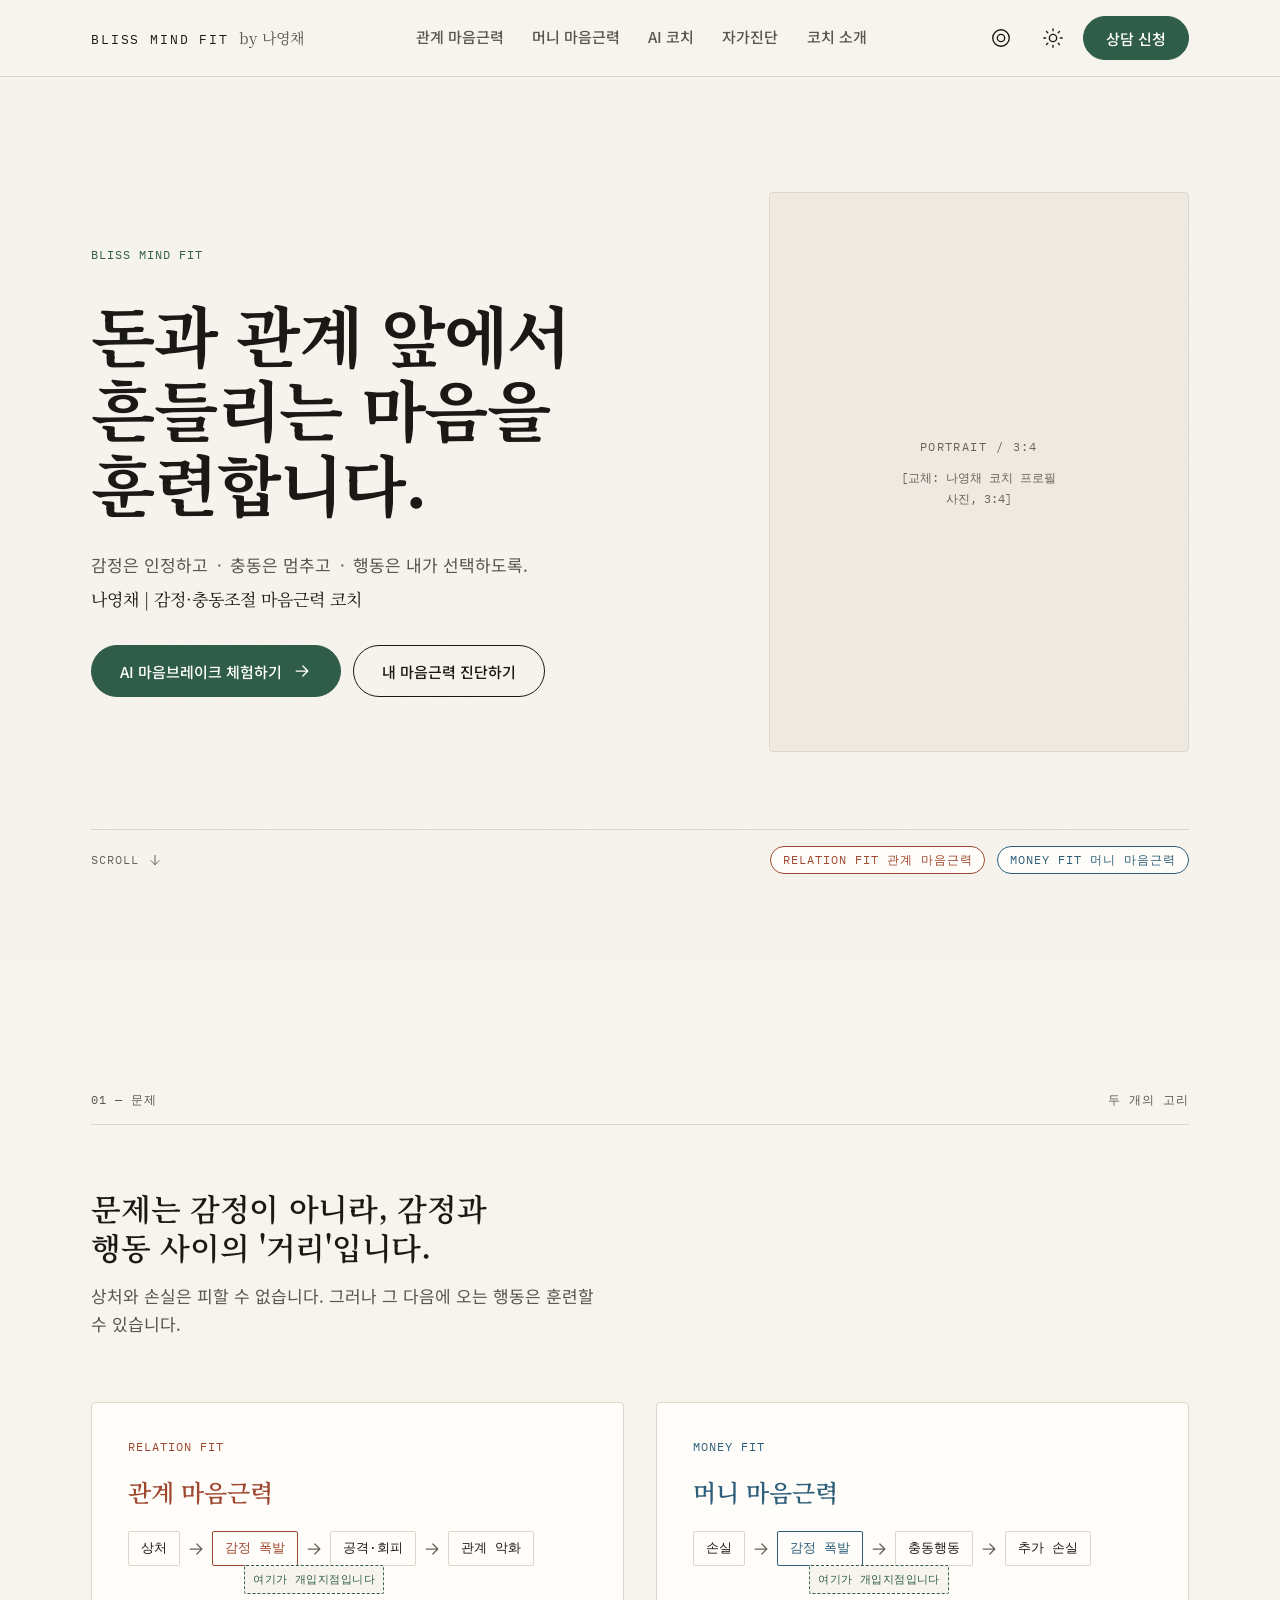
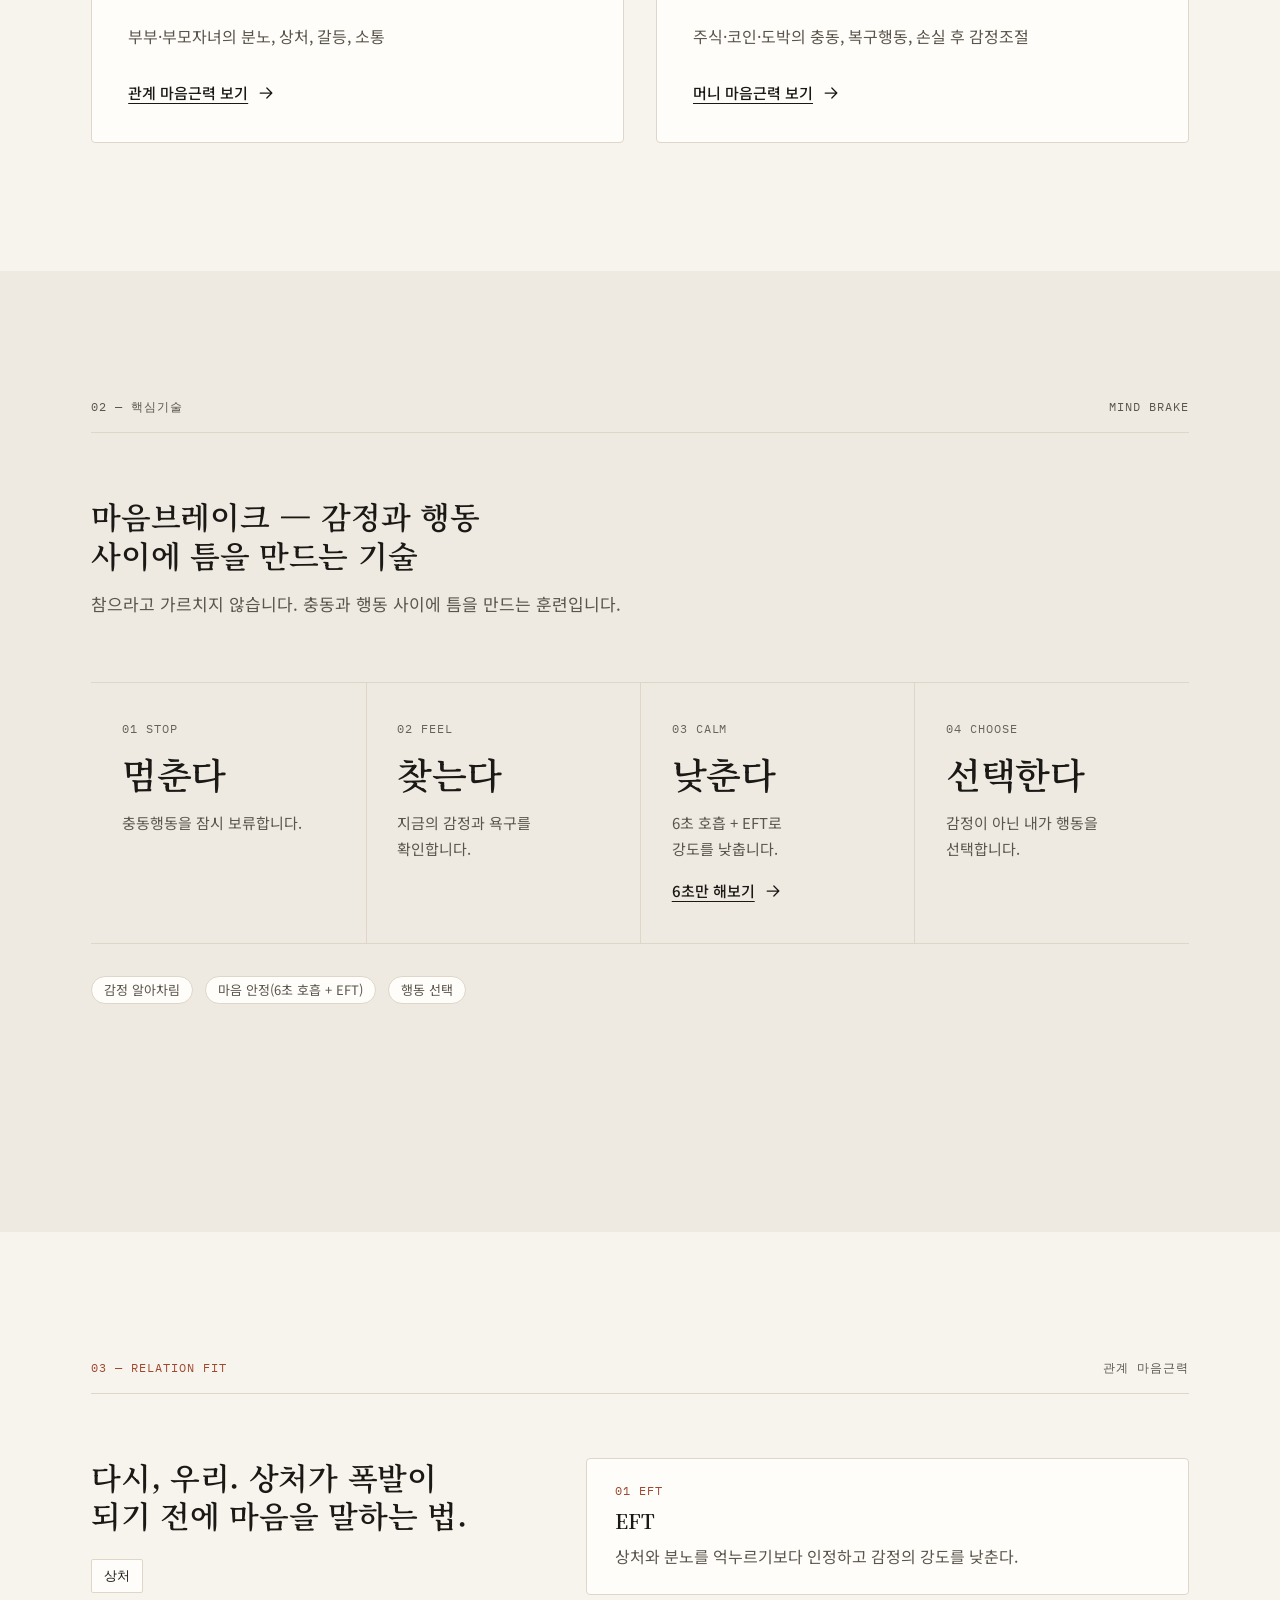
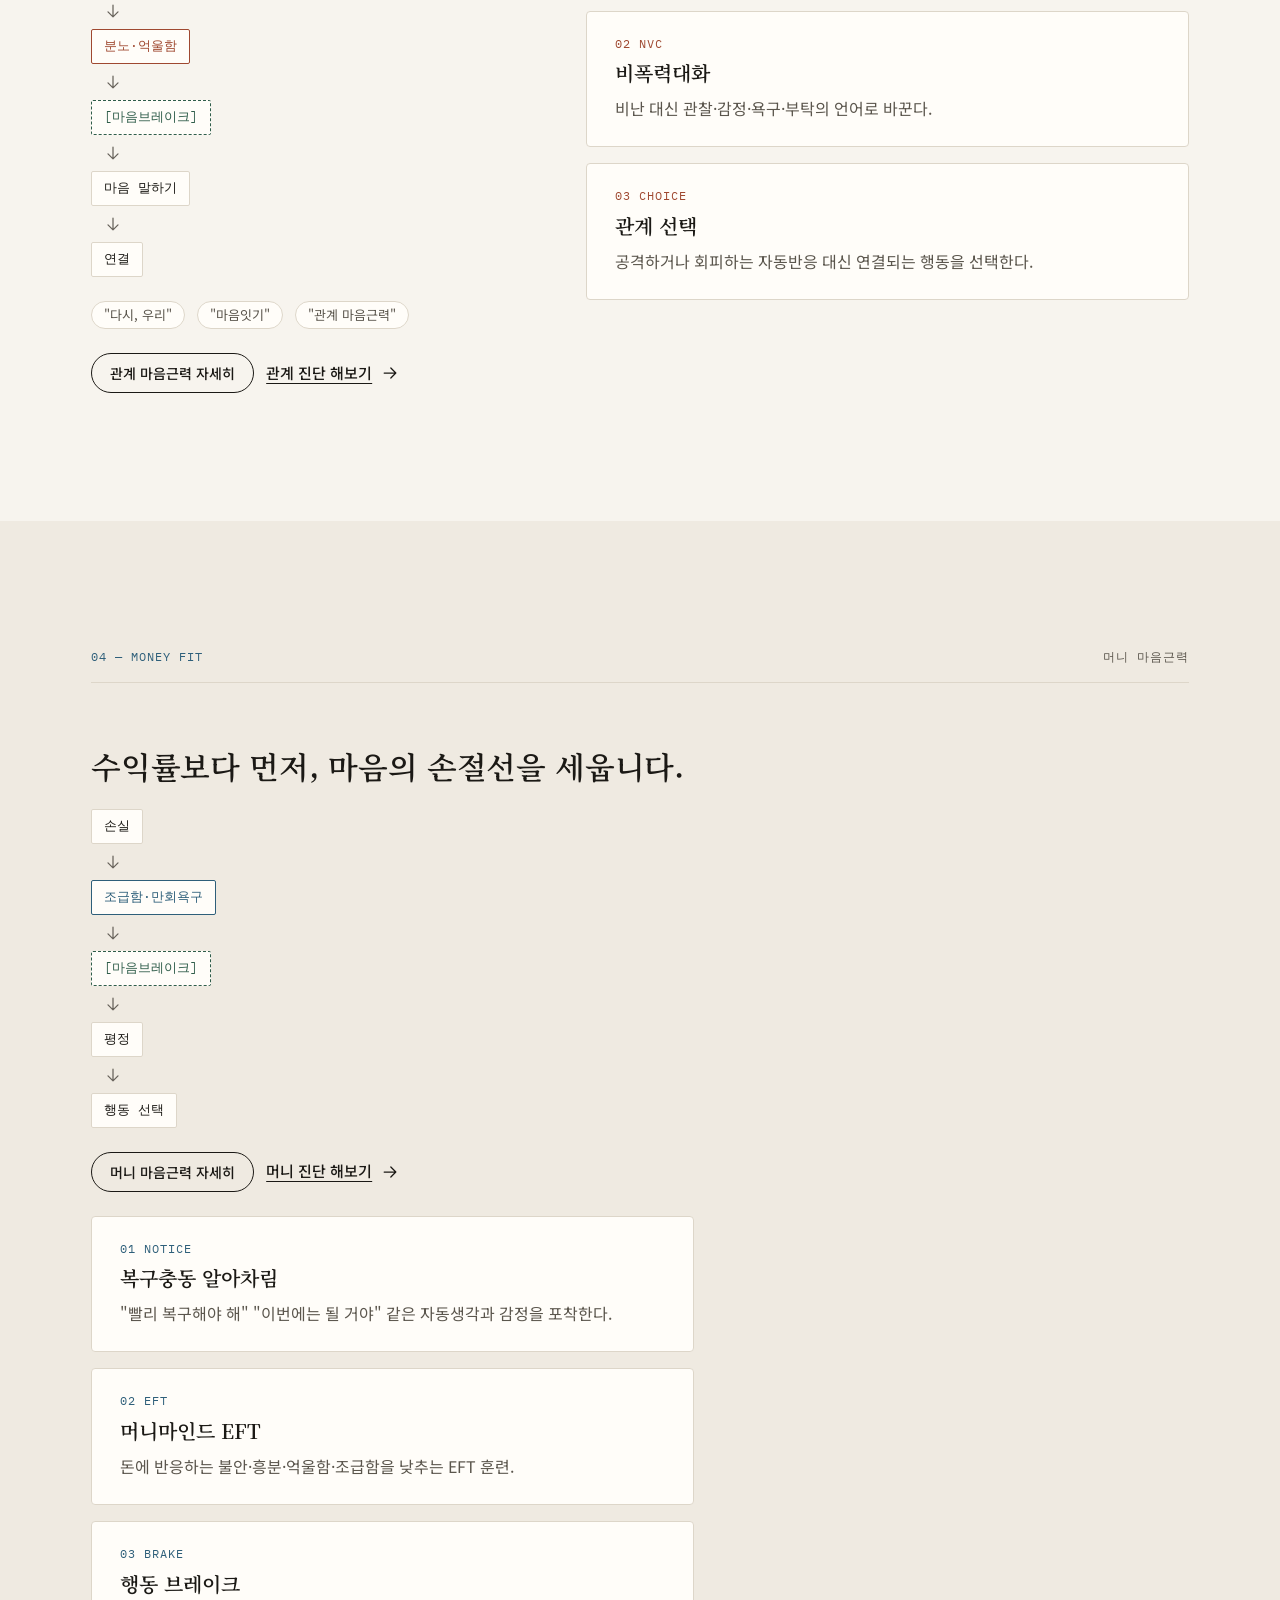
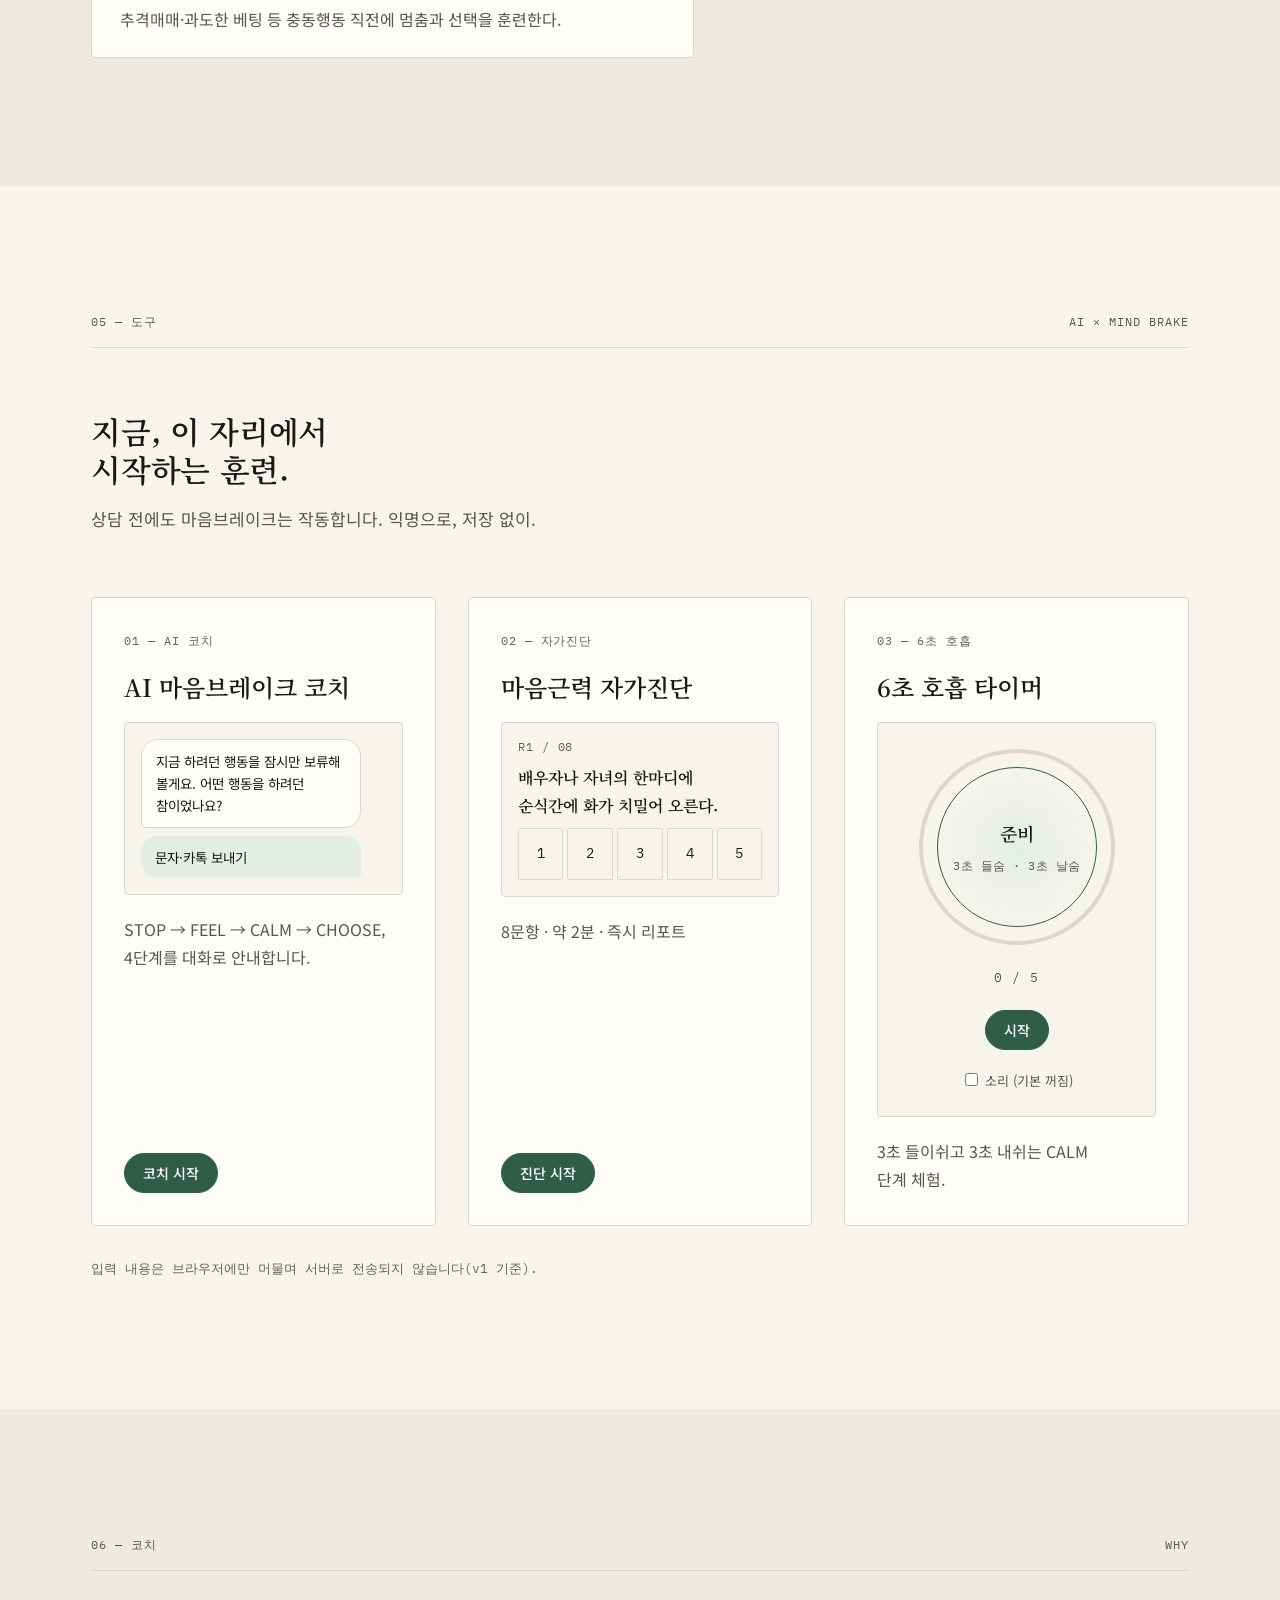
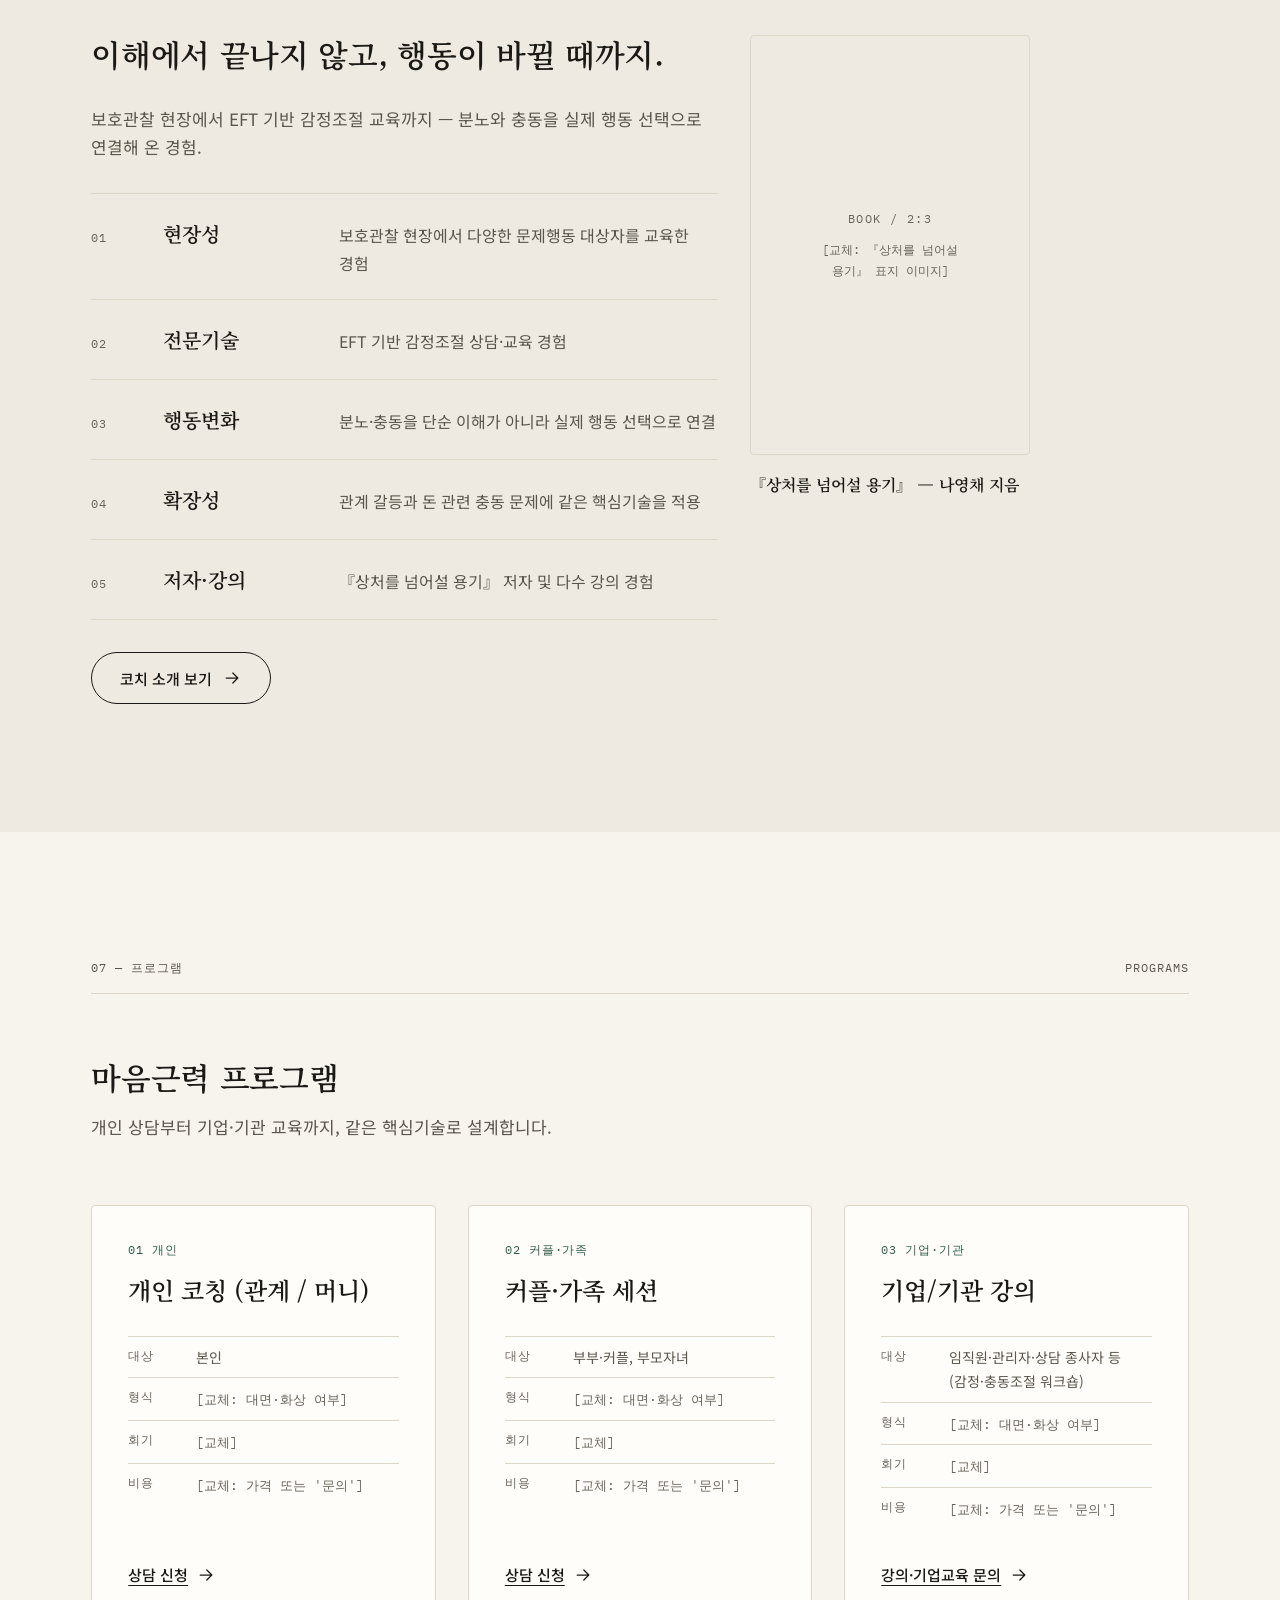
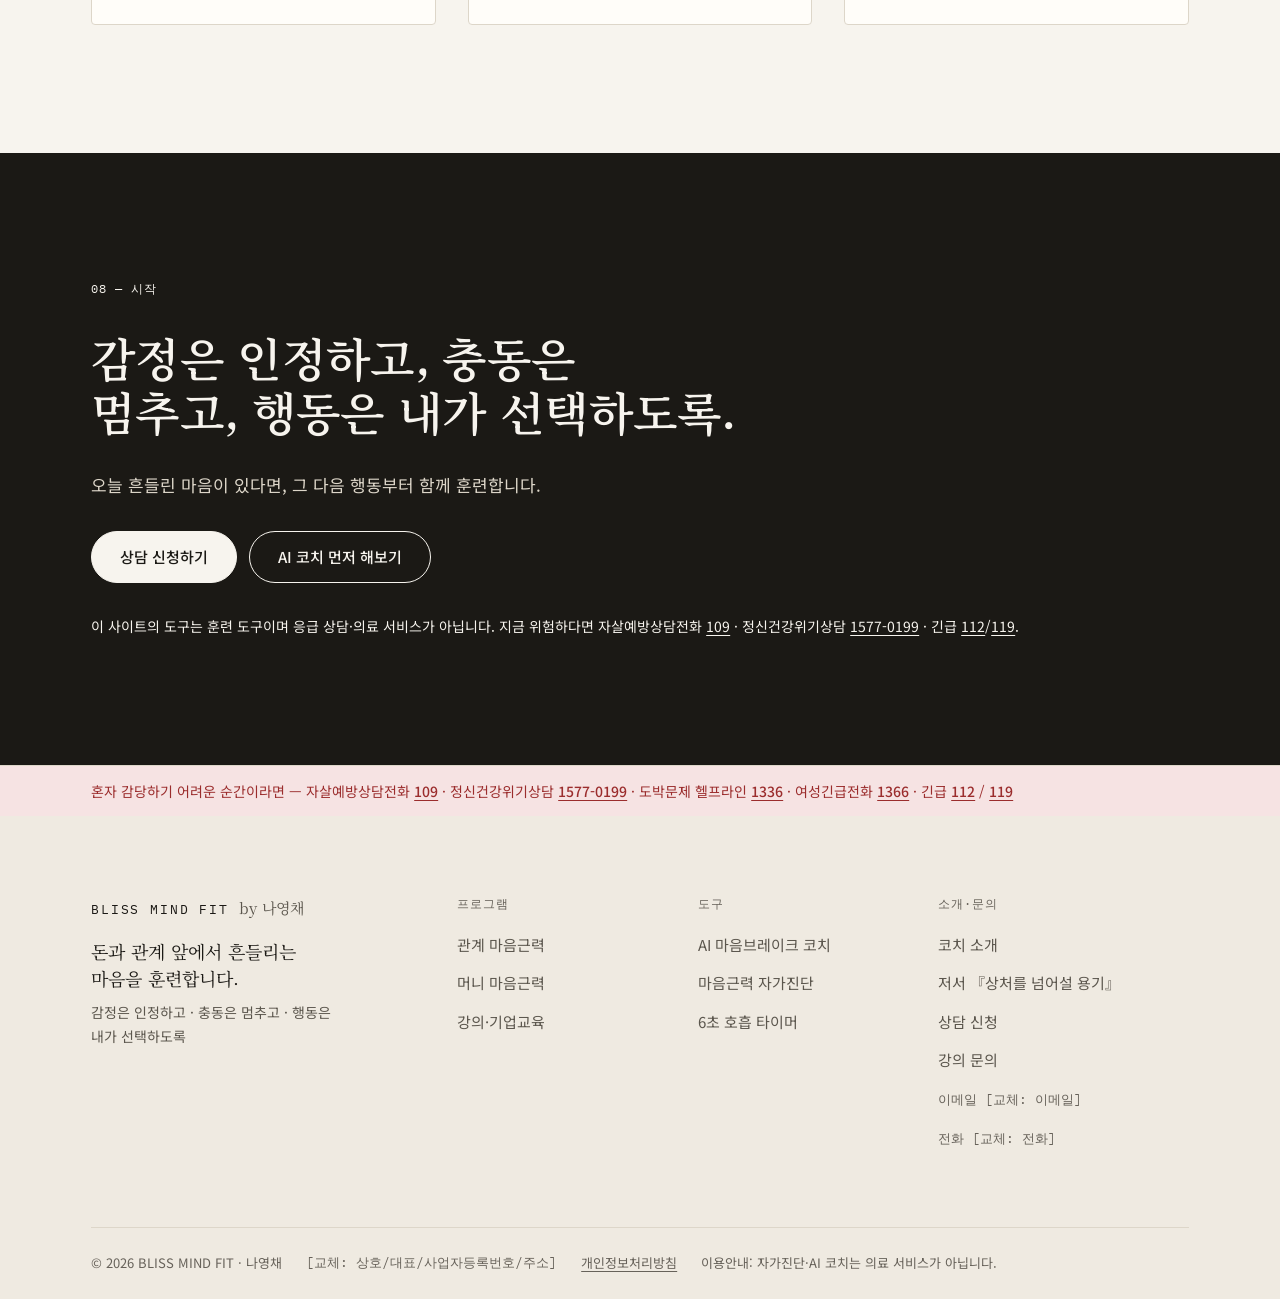
==== commit 6fca1e96: "botteam round 2: QA Major 6·Minor 13·Nit 7 수정 + SEO P1 반영 - coach.js: restart race fix (session seq," ====
--- a/site/index.html
+++ b/site/index.html
@@ -1,38 +1,48 @@
 <!DOCTYPE html>
-<html lang="ko">
+<html lang="ko" class="no-js">
 <head>
 <meta charset="utf-8">
 <meta name="viewport" content="width=device-width, initial-scale=1">
-<title>나영채 | 감정·충동조절 마음근력 코치 — BLISS MIND FIT</title>
-<meta name="description" content="돈과 관계 앞에서 흔들리는 마음을 훈련합니다. 감정은 인정하고, 충동은 멈추고, 행동은 내가 선택하도록. RELATION FIT 관계 마음근력 × MONEY FIT 머니 마음근력, 핵심기술 마음브레이크.">
+<title>감정·충동조절 마음근력 코칭 · 돈과 관계 앞의 마음 훈련 | 나영채 · BLISS MIND FIT</title>
+<meta name="description" content="부부 싸움에서 화 조절이 안 되거나, 코인·주식 손실 뒤 추격매매를 멈추지 못한다면 의지가 아니라 훈련의 문제입니다. 감정과 행동 사이에 틈을 만드는 마음브레이크 4단계(STOP·FEEL·CALM·CHOOSE)로 관계와 돈 앞의 마음근력을 훈련합니다. 나영채 코치.">
+<meta name="robots" content="index,follow,max-image-preview:large">
+<meta name="author" content="나영채">
 
 <link rel="canonical" href="https://huggingmind.kr/">
+<!-- [교체: 검색엔진 사이트 인증 메타 — Google Search Console <meta name="google-site-verification" content="..."> / 네이버 서치어드바이저 <meta name="naver-site-verification" content="..."> — 등록 후 여기에 삽입] -->
 <meta property="og:type" content="website">
 <meta property="og:site_name" content="BLISS MIND FIT">
 <meta property="og:locale" content="ko_KR">
-<meta property="og:title" content="돈과 관계 앞에서 흔들리는 마음을 훈련합니다 — BLISS MIND FIT">
-<meta property="og:description" content="돈과 관계 앞에서 흔들리는 마음을 훈련합니다. 감정은 인정하고, 충동은 멈추고, 행동은 내가 선택하도록. RELATION FIT 관계 마음근력 × MONEY FIT 머니 마음근력, 핵심기술 마음브레이크.">
+<meta property="og:title" content="돈과 관계 앞에서 흔들리는 마음을 훈련합니다 — 나영채 · BLISS MIND FIT">
+<meta property="og:description" content="부부 싸움에서 화 조절이 안 되거나, 코인·주식 손실 뒤 추격매매를 멈추지 못한다면 의지가 아니라 훈련의 문제입니다. 감정과 행동 사이에 틈을 만드는 마음브레이크 4단계(STOP·FEEL·CALM·CHOOSE)로 관계와 돈 앞의 마음근력을 훈련합니다. 나영채 코치.">
 <meta property="og:image" content="https://huggingmind.kr/assets/img/og-image.png">
 <meta property="og:image:width" content="1200">
 <meta property="og:image:height" content="630">
+<meta property="og:image:type" content="image/png">
+<meta property="og:image:alt" content="돈과 관계 앞에서 흔들리는 마음을 훈련합니다 — BLISS MIND FIT, 나영채 감정·충동조절 마음근력 코치">
 <meta property="og:url" content="https://huggingmind.kr/">
 <meta name="twitter:card" content="summary_large_image">
-<meta name="twitter:title" content="돈과 관계 앞에서 흔들리는 마음을 훈련합니다 — BLISS MIND FIT">
-<meta name="twitter:description" content="돈과 관계 앞에서 흔들리는 마음을 훈련합니다. 감정은 인정하고, 충동은 멈추고, 행동은 내가 선택하도록. RELATION FIT 관계 마음근력 × MONEY FIT 머니 마음근력, 핵심기술 마음브레이크.">
+<meta name="twitter:title" content="돈과 관계 앞에서 흔들리는 마음을 훈련합니다 — 나영채 · BLISS MIND FIT">
+<meta name="twitter:description" content="부부 싸움에서 화 조절이 안 되거나, 코인·주식 손실 뒤 추격매매를 멈추지 못한다면 의지가 아니라 훈련의 문제입니다. 감정과 행동 사이에 틈을 만드는 마음브레이크 4단계(STOP·FEEL·CALM·CHOOSE)로 관계와 돈 앞의 마음근력을 훈련합니다. 나영채 코치.">
 <meta name="twitter:image" content="https://huggingmind.kr/assets/img/og-image.png">
+<meta name="twitter:image:alt" content="돈과 관계 앞에서 흔들리는 마음을 훈련합니다 — BLISS MIND FIT, 나영채 감정·충동조절 마음근력 코치">
 <link rel="icon" href="assets/img/favicon.svg" type="image/svg+xml">
-<link rel="apple-touch-icon" href="assets/img/favicon.svg">
+<link rel="icon" href="assets/img/favicon-192.png" type="image/png" sizes="192x192">
+<link rel="icon" href="assets/img/favicon-512.png" type="image/png" sizes="512x512">
+<link rel="apple-touch-icon" href="assets/img/favicon-192.png" sizes="192x192">
 <meta name="theme-color" content="#F7F4EE" media="(prefers-color-scheme: light)">
 <meta name="theme-color" content="#15130F" media="(prefers-color-scheme: dark)">
-<script>(function(){try{var t=localStorage.getItem('hm-theme');if(t==='dark'||t==='light'){document.documentElement.setAttribute('data-theme',t);}}catch(e){}})();</script>
+<script>document.documentElement.classList.replace('no-js','js');(function(){try{var t=localStorage.getItem('hm-theme');if(t==='dark'||t==='light'){document.documentElement.setAttribute('data-theme',t);}}catch(e){}})();</script>
 <link rel="preconnect" href="https://fonts.googleapis.com">
 <link rel="preconnect" href="https://fonts.gstatic.com" crossorigin>
-<link rel="stylesheet" href="https://fonts.googleapis.com/css2?family=Noto+Serif+KR:wght@600;700&family=Noto+Sans+KR:wght@400;500;700&family=IBM+Plex+Mono:wght@400;500&display=swap">
+<!-- R2 Q-19: 폰트 CSS 비차단 로드(preload→stylesheet), Mono 500 제거. Serif 600 은 h2/h3 등에서 사용 중이라 유지 -->
+<link rel="preload" as="style" href="https://fonts.googleapis.com/css2?family=Noto+Serif+KR:wght@600;700&family=Noto+Sans+KR:wght@400;500;700&family=IBM+Plex+Mono:wght@400&display=swap" onload="this.onload=null;this.rel='stylesheet'">
+<noscript><link rel="stylesheet" href="https://fonts.googleapis.com/css2?family=Noto+Serif+KR:wght@600;700&family=Noto+Sans+KR:wght@400;500;700&family=IBM+Plex+Mono:wght@400&display=swap"></noscript>
 <link rel="stylesheet" href="assets/css/tokens.css">
 <link rel="stylesheet" href="assets/css/base.css">
 <link rel="stylesheet" href="assets/css/components.css">
 <link rel="stylesheet" href="assets/css/pages.css">
-<script type="application/ld+json">{"@context":"https://schema.org","@graph":[{"@type":"Organization","@id":"https://huggingmind.kr/#org","name":"BLISS MIND FIT","url":"https://huggingmind.kr/","logo":"https://huggingmind.kr/assets/img/favicon.svg","founder":{"@id":"https://huggingmind.kr/#person"},"slogan":"돈과 관계 앞에서 흔들리는 마음을 훈련합니다."},{"@type":"Person","@id":"https://huggingmind.kr/#person","name":"나영채","jobTitle":"감정·충동조절 마음근력 코치","url":"https://huggingmind.kr/about.html","worksFor":{"@id":"https://huggingmind.kr/#org"},"knowsAbout":["감정조절","충동조절","EFT","비폭력대화","관계 마음근력","머니 마음근력"]},{"@type":"WebPage","@id":"https://huggingmind.kr/","url":"https://huggingmind.kr/","name":"나영채 | 감정·충동조절 마음근력 코치 — BLISS MIND FIT","description":"돈과 관계 앞에서 흔들리는 마음을 훈련합니다. 감정은 인정하고, 충동은 멈추고, 행동은 내가 선택하도록. RELATION FIT 관계 마음근력 × MONEY FIT 머니 마음근력, 핵심기술 마음브레이크.","isPartOf":{"@type":"WebSite","url":"https://huggingmind.kr/","name":"BLISS MIND FIT"},"inLanguage":"ko"}]}</script>
+<script type="application/ld+json">{"@context":"https://schema.org","@graph":[{"@type":"Organization","@id":"https://huggingmind.kr/#org","name":"BLISS MIND FIT","url":"https://huggingmind.kr/","logo":{"@type":"ImageObject","url":"https://huggingmind.kr/assets/img/favicon-512.png","width":512,"height":512},"image":"https://huggingmind.kr/assets/img/og-image.png","slogan":"돈과 관계 앞에서 흔들리는 마음을 훈련합니다.","description":"감정·충동조절 마음근력 코칭 브랜드. RELATION FIT 관계 마음근력(부부·부모자녀의 분노, 상처, 갈등, 소통)과 MONEY FIT 머니 마음근력(주식·코인·도박의 충동, 복구행동, 손실 후 감정조절)에 같은 핵심기술 '마음브레이크'를 적용합니다.","founder":{"@id":"https://huggingmind.kr/#person"},"areaServed":"KR"},{"@type":"Person","@id":"https://huggingmind.kr/#person","name":"나영채","jobTitle":"감정·충동조절 마음근력 코치","url":"https://huggingmind.kr/about.html","worksFor":{"@id":"https://huggingmind.kr/#org"},"description":"보호관찰 현장에서 다양한 문제행동 대상자를 교육한 경험과 EFT 기반 감정조절 상담·교육 경험을 바탕으로, 분노·충동을 이해에서 끝내지 않고 실제 행동 선택으로 연결하는 코치. 『상처를 넘어설 용기』 저자.","knowsAbout":["감정조절","충동조절","분노조절","EFT(감정자유기법)","비폭력대화","관계 마음근력(부부·부모자녀 갈등)","머니 마음근력(투자·도박 충동, 손실 후 감정조절)","마음브레이크(STOP·FEEL·CALM·CHOOSE)"]},{"@type":"WebSite","@id":"https://huggingmind.kr/#website","url":"https://huggingmind.kr/","name":"BLISS MIND FIT","alternateName":"나영채 감정·충동조절 마음근력 코치","publisher":{"@id":"https://huggingmind.kr/#org"},"inLanguage":"ko"},{"@type":"WebPage","@id":"https://huggingmind.kr/","url":"https://huggingmind.kr/","name":"감정·충동조절 마음근력 코칭 · 돈과 관계 앞의 마음 훈련 | 나영채 · BLISS MIND FIT","description":"부부 싸움에서 화 조절이 안 되거나, 코인·주식 손실 뒤 추격매매를 멈추지 못한다면 의지가 아니라 훈련의 문제입니다. 감정과 행동 사이에 틈을 만드는 마음브레이크 4단계(STOP·FEEL·CALM·CHOOSE)로 관계와 돈 앞의 마음근력을 훈련합니다. 나영채 코치.","isPartOf":{"@id":"https://huggingmind.kr/#website"},"about":{"@id":"https://huggingmind.kr/#org"},"inLanguage":"ko","datePublished":"2026-09-11","dateModified":"2026-09-11","primaryImageOfPage":{"@type":"ImageObject","url":"https://huggingmind.kr/assets/img/og-image.png","width":1200,"height":630}}]}</script>
 </head>
 <body>
 <a class="skip-link" href="#main">본문으로 건너뛰기</a>
@@ -102,8 +112,8 @@
     <div class="hero__foot">
       <a class="scroll-hint" href="#problem">Scroll <svg class="icon" viewBox="0 0 24 24" aria-hidden="true"><path d="M12 5v14M6 13l6 6 6-6"/></svg></a>
       <div class="cluster">
-        <a class="tag tag--relation" href="relation.html">Relation Fit</a>
-        <a class="tag tag--money" href="money.html">Money Fit</a>
+        <a class="tag tag--relation" href="relation.html">RELATION FIT 관계 마음근력</a>
+        <a class="tag tag--money" href="money.html">MONEY FIT 머니 마음근력</a>
       </div>
     </div>
   </div>
@@ -184,17 +194,17 @@
   <div class="container">
     <div class="section-head" data-reveal><span class="eyebrow eyebrow--money">04 — Money Fit</span><span class="eyebrow">머니 마음근력</span></div>
     <div class="track track--flip mt-2">
+      <div class="track__aside" data-reveal>
+        <h2 id="money-title" class="t-h2">수익률보다 먼저, 마음의 손절선을 세웁니다.</h2>
+        <div class="flow flow--money flow--vertical" aria-label="작동 흐름: 손실, 조급함·만회욕구, 마음브레이크, 평정, 행동 선택">
+          <span class="flow__node">손실</span><svg class="icon" viewBox="0 0 24 24" aria-hidden="true"><path d="M5 12h14M13 6l6 6-6 6"/></svg><span class="flow__node flow__node--hot">조급함·만회욕구</span><svg class="icon" viewBox="0 0 24 24" aria-hidden="true"><path d="M5 12h14M13 6l6 6-6 6"/></svg><span class="flow__node flow__node--brake">[마음브레이크]</span><svg class="icon" viewBox="0 0 24 24" aria-hidden="true"><path d="M5 12h14M13 6l6 6-6 6"/></svg><span class="flow__node">평정</span><svg class="icon" viewBox="0 0 24 24" aria-hidden="true"><path d="M5 12h14M13 6l6 6-6 6"/></svg><span class="flow__node">행동 선택</span>
+        </div>
+        <div class="cluster"><a class="btn btn--secondary btn--small" href="money.html">머니 마음근력 자세히</a><a class="btn-ghost btn-ghost--money" href="checkup.html#money">머니 진단 해보기 <svg class="icon" viewBox="0 0 24 24" aria-hidden="true"><path d="M5 12h14M13 6l6 6-6 6"/></svg></a></div>
       <div class="track__cards" data-reveal>
         <article class="card card--flat"><p class="eyebrow eyebrow--money">01 Notice</p><h3 class="card__title">복구충동 알아차림</h3><p class="card__body">"빨리 복구해야 해" "이번에는 될 거야" 같은 자동생각과 감정을 포착한다.</p></article>
         <article class="card card--flat"><p class="eyebrow eyebrow--money">02 EFT</p><h3 class="card__title">머니마인드 EFT</h3><p class="card__body">돈에 반응하는 불안·흥분·억울함·조급함을 낮추는 EFT 훈련.</p></article>
         <article class="card card--flat"><p class="eyebrow eyebrow--money">03 Brake</p><h3 class="card__title">행동 브레이크</h3><p class="card__body">추격매매·과도한 베팅 등 충동행동 직전에 멈춤과 선택을 훈련한다.</p></article>
       </div>
-      <div class="track__aside" data-reveal>
-        <h2 id="money-title" class="t-h2">수익률보다 먼저, 마음의 손절선을 세웁니다.</h2>
-        <div class="flow flow--money flow--vertical" aria-label="작동 흐름: 손실, 조급함·만회욕구, 마음브레이크, 평정, 행동 선택">
-          <span class="flow__node">손실</span><svg class="icon" viewBox="0 0 24 24" aria-hidden="true"><path d="M5 12h14M13 6l6 6-6 6"/></svg><span class="flow__node flow__node--hot">조급함·만회욕구</span><svg class="icon" viewBox="0 0 24 24" aria-hidden="true"><path d="M5 12h14M13 6l6 6-6 6"/></svg><span class="flow__node flow__node--brake">[마음브레이크]</span><svg class="icon" viewBox="0 0 24 24" aria-hidden="true"><path d="M5 12h14M13 6l6 6-6 6"/></svg><span class="flow__node">평정</span><svg class="icon" viewBox="0 0 24 24" aria-hidden="true"><path d="M5 12h14M13 6l6 6-6 6"/></svg><span class="flow__node">행동 선택</span>
-        </div>
-        <div class="cluster"><a class="btn btn--secondary btn--small" href="money.html">머니 마음근력 자세히</a><a class="btn-ghost btn-ghost--money" href="checkup.html#money">머니 진단 해보기 <svg class="icon" viewBox="0 0 24 24" aria-hidden="true"><path d="M5 12h14M13 6l6 6-6 6"/></svg></a></div>
       </div>
     </div>
   </div>
@@ -308,14 +318,14 @@
 <!-- S10. 최종 CTA -->
 <section class="final" aria-labelledby="final-title">
   <div class="container stack-lg">
-    <p class="eyebrow" style="color:inherit;opacity:.6" data-reveal>08 — 시작</p>
+    <p class="eyebrow final__eyebrow" data-reveal>08 — 시작</p>
     <h2 id="final-title" class="t-h1" data-reveal>감정은 인정하고, 충동은 멈추고, 행동은 내가 선택하도록.</h2>
     <p class="lead" data-reveal>오늘 흔들린 마음이 있다면, 그 다음 행동부터 함께 훈련합니다.</p>
     <div class="cluster" data-reveal>
       <a class="btn btn--primary" href="contact.html#counsel">상담 신청하기</a>
       <a class="btn btn--secondary" href="ai-coach.html">AI 코치 먼저 해보기</a>
     </div>
-    <p class="small" style="opacity:.7" data-reveal>이 사이트의 도구는 훈련 도구이며 응급 상담·의료 서비스가 아닙니다. 지금 위험하다면 자살예방상담전화 <a class="text-link" href="tel:109">109</a> · 정신건강위기상담 <a class="text-link" href="tel:1577-0199">1577-0199</a> · 긴급 <a class="text-link" href="tel:112">112</a>/<a class="text-link" href="tel:119">119</a>.</p>
+    <p class="small final__note" data-reveal>이 사이트의 도구는 훈련 도구이며 응급 상담·의료 서비스가 아닙니다. 지금 위험하다면 자살예방상담전화 <a class="text-link" href="tel:109">109</a> · 정신건강위기상담 <a class="text-link" href="tel:1577-0199">1577-0199</a> · 긴급 <a class="text-link" href="tel:112">112</a>/<a class="text-link" href="tel:119">119</a>.</p>
   </div>
 </section>
 </main>
@@ -331,15 +341,15 @@
         <p class="site-footer__sub">감정은 인정하고 · 충동은 멈추고 · 행동은 내가 선택하도록</p>
       </div>
       <div>
-        <h2>프로그램</h2>
+        <p class="site-footer__heading">프로그램</p>
         <ul><li><a href="relation.html">관계 마음근력</a></li><li><a href="money.html">머니 마음근력</a></li><li><a href="contact.html#lecture">강의·기업교육</a></li></ul>
       </div>
       <div>
-        <h2>도구</h2>
+        <p class="site-footer__heading">도구</p>
         <ul><li><a href="ai-coach.html">AI 마음브레이크 코치</a></li><li><a href="checkup.html">마음근력 자가진단</a></li><li><a href="#" data-breath-open="5">6초 호흡 타이머</a></li></ul>
       </div>
       <div>
-        <h2>소개·문의</h2>
+        <p class="site-footer__heading">소개·문의</p>
         <ul><li><a href="about.html">코치 소개</a></li><li><a href="about.html#book">저서 『상처를 넘어설 용기』</a></li><li><a href="contact.html#counsel">상담 신청</a></li><li><a href="contact.html#lecture">강의 문의</a></li><li><span class="replace">이메일 [교체: 이메일]</span></li><li><span class="replace">전화 [교체: 전화]</span></li></ul>
       </div>
     </div>
--- a/site/assets/css/tokens.css
+++ b/site/assets/css/tokens.css
@@ -12,19 +12,20 @@
   --surface: #FFFDF9;
   --ink: #1B1915;
   --ink-2: #5B564D;
-  --ink-3: #8E887C;
+  --ink-3: #67625A; /* R2 Q-04: 원안 #8E887C(3.2:1) → 4.9:1 이상 (bg/bg-2/surface/soft 전부) */
   --line: #DDD6C9;
   --accent: #2F5D4A;
   --accent-ink: #FFFFFF;
   --accent-soft: #E3EDE6;
   --accent-hover: #27503F;
-  --relation: #B4553A;
+  --relation: #9F4830; /* R2 Q-04: 원안 #B4553A(4.45:1) → 5.5:1 */
   --relation-soft: #F4E4DD;
   --money: #2E5F7A;
   --money-soft: #DFE9F0;
   --danger: #9B2D2D;
   --danger-soft: #F6E3E3;
-  --amber: #C9963A;
+  --amber: #C9963A;        /* 게이지 호(비텍스트) 전용 */
+  --amber-ink: #7F5C1E;    /* R2 Q-04: 앰버 텍스트용 분리, 5.5:1 */
   --noise-opacity: 0.04;
   --shadow-hover: 0 12px 32px -16px rgb(27 25 21 / .25);
   --header-bg: rgb(247 244 238 / .9);
@@ -79,7 +80,7 @@
     --surface: #211E18;
     --ink: #F1ECE3;
     --ink-2: #B4AC9E;
-    --ink-3: #7C766A;
+    --ink-3: #9A9385; /* R2 Q-04: 원안 #7C766A(4.1:1) → 6.1:1 */
     --line: #2E2A22;
     --accent: #8FBFA6;
     --accent-ink: #0F1A15;
@@ -92,6 +93,7 @@
     --danger: #E48B8B;
     --danger-soft: #31201F;
     --amber: #D9AD5C;
+    --amber-ink: #D9AD5C;
     --noise-opacity: 0.06;
     --shadow-hover: 0 12px 32px -16px rgb(0 0 0 / .6);
     --header-bg: rgb(21 19 15 / .9);
@@ -105,7 +107,7 @@
   --surface: #211E18;
   --ink: #F1ECE3;
   --ink-2: #B4AC9E;
-  --ink-3: #7C766A;
+  --ink-3: #9A9385; /* R2 Q-04 */
   --line: #2E2A22;
   --accent: #8FBFA6;
   --accent-ink: #0F1A15;
@@ -118,6 +120,7 @@
   --danger: #E48B8B;
   --danger-soft: #31201F;
   --amber: #D9AD5C;
+  --amber-ink: #D9AD5C;
   --noise-opacity: 0.06;
   --shadow-hover: 0 12px 32px -16px rgb(0 0 0 / .6);
   --header-bg: rgb(21 19 15 / .9);
--- a/site/assets/css/base.css
+++ b/site/assets/css/base.css
@@ -2,7 +2,8 @@
    Base — reset, typography, layout utilities
    ========================================================================== */
 *, *::before, *::after { box-sizing: border-box; }
-html { -webkit-text-size-adjust: 100%; scroll-behavior: smooth; }
+html { -webkit-text-size-adjust: 100%; scroll-behavior: smooth; scroll-padding-top: calc(var(--header-h-compact) + 16px); }
+[id], [data-result] { scroll-margin-top: calc(var(--header-h-compact) + 16px); }
 @media (prefers-reduced-motion: reduce) { html { scroll-behavior: auto; } }
 body {
   margin: 0;
@@ -45,7 +46,7 @@
   line-height: var(--lh-mono);
   letter-spacing: 0.08em;
   text-transform: uppercase;
-  font-weight: 500;
+  font-weight: 400; /* R2 Q-19: Mono 500 웨이트 제거(400 단일 로드) */
 }
 .eyebrow { color: var(--ink-2); }
 .eyebrow--accent { color: var(--accent); }
@@ -58,6 +59,7 @@
 
 /* Focus */
 :focus-visible { outline: 2px solid var(--accent); outline-offset: 3px; border-radius: 2px; }
+[tabindex="-1"]:focus-visible { outline: none; } /* R2 Q-23: 프로그램적 포커스 대상(h2, main)에는 링 없음 */
 .visually-hidden {
   position: absolute !important; width: 1px; height: 1px; padding: 0; margin: -1px;
   overflow: hidden; clip: rect(0 0 0 0); white-space: nowrap; border: 0;
@@ -108,9 +110,10 @@
   .grid-2 { grid-template-columns: repeat(2, minmax(0, 1fr)); }
 }
 
-/* Reveal */
-[data-reveal] { opacity: 0; transform: translateY(12px); transition: opacity var(--dur-reveal) var(--ease-out), transform var(--dur-reveal) var(--ease-out); }
-[data-reveal].is-visible { opacity: 1; transform: none; }
+/* Reveal — R2 Q-03: JS 가 있을 때(html.js)만 숨김. no-js 환경에서는 항상 표시 */
+html.js [data-reveal] { opacity: 0; transform: translateY(12px); transition: opacity var(--dur-reveal) var(--ease-out), transform var(--dur-reveal) var(--ease-out); }
+html.js [data-reveal].is-visible { opacity: 1; transform: none; }
 @media (prefers-reduced-motion: reduce) {
-  [data-reveal] { opacity: 1; transform: none; transition: none; }
+  html.js [data-reveal] { opacity: 1; transform: none; transition: none; }
 }
+.section-head--tight { margin-bottom: 0; }
--- a/site/assets/css/components.css
+++ b/site/assets/css/components.css
@@ -47,7 +47,7 @@
 }
 .site-header.is-compact .site-header__inner { height: var(--header-h-compact); }
 .wordmark { display: inline-flex; align-items: baseline; gap: 10px; }
-.wordmark__brand { font-family: var(--font-mono); font-weight: 500; font-size: 13px; letter-spacing: 0.14em; text-transform: uppercase; }
+.wordmark__brand { font-family: var(--font-mono); font-weight: 400; font-size: 13px; letter-spacing: 0.14em; text-transform: uppercase; }
 .wordmark__by { font-family: var(--font-display); font-size: 15px; color: var(--ink-2); }
 .site-nav { display: flex; gap: clamp(16px, 2.2vw, 32px); }
 .site-nav a { font-size: 15px; font-weight: 500; color: var(--ink-2); padding: 6px 0; border-bottom: 1px solid transparent; transition: color .18s, border-color .18s; }
@@ -93,7 +93,7 @@
 /* ---------- Footer ---------- */
 .site-footer { background: var(--bg-2); border-top: 1px solid var(--line); }
 .site-footer__grid { display: grid; grid-template-columns: 1.6fr 1fr 1fr 1.2fr; gap: var(--s-6); padding-block: clamp(48px, 6vw, 80px); }
-.site-footer h2 { font-family: var(--font-mono); font-size: var(--t-mono); letter-spacing: .08em; text-transform: uppercase; color: var(--ink-3); margin-bottom: var(--s-4); font-weight: 500; }
+.site-footer__heading { font-family: var(--font-mono); font-size: var(--t-mono); letter-spacing: .08em; text-transform: uppercase; color: var(--ink-3); margin-bottom: var(--s-4); font-weight: 400; }
 .site-footer ul { display: grid; gap: 10px; }
 .site-footer li a { font-size: 15px; color: var(--ink-2); }
 .site-footer li a:hover { color: var(--ink); text-decoration: underline; text-underline-offset: .2em; }
@@ -120,7 +120,6 @@
 .tag { display: inline-flex; align-items: center; height: 28px; padding: 0 12px; border: 1px solid var(--line); border-radius: var(--r-pill); font-family: var(--font-mono); font-size: 12px; letter-spacing: .08em; text-transform: uppercase; color: var(--ink-2); background: var(--surface); }
 .tag--relation { color: var(--relation); border-color: currentColor; }
 .tag--money { color: var(--money); border-color: currentColor; }
-.tag--accent { color: var(--accent); border-color: currentColor; }
 .tag--ko { font-family: var(--font-body); letter-spacing: 0; text-transform: none; font-size: 13px; }
 
 /* ---------- Placeholders (to be replaced) ---------- */
@@ -140,7 +139,7 @@
 .flow__node { font-family: var(--font-mono); font-size: 13px; line-height: 1.3; padding: 8px 12px; border: 1px solid var(--line); border-radius: 2px; background: var(--surface); }
 .flow__node--brake { border-style: dashed; border-color: var(--accent); color: var(--accent); }
 .flow__node--hot { border-color: var(--ink); }
-.flow__arrow { width: 20px; height: 20px; color: var(--ink-3); flex: none; }
+.flow > .icon, .flow__mark > .icon, .flow__arrow { width: 20px; height: 20px; color: var(--ink-3); flex: none; }
 .flow__mark { position: relative; display: inline-flex; align-items: center; gap: 6px; }
 .flow__mark::after {
   content: attr(data-mark); position: absolute; left: 50%; top: calc(100% + 6px); transform: translateX(-50%);
@@ -151,10 +150,17 @@
 .flow--relation .flow__node--hot { border-color: var(--relation); color: var(--relation); }
 .flow--money .flow__node--hot { border-color: var(--money); color: var(--money); }
 .flow--vertical { flex-direction: column; align-items: flex-start; }
-.flow--vertical .flow__arrow { transform: rotate(90deg); margin-left: 12px; }
+.flow--vertical > .icon { transform: rotate(90deg); margin-left: 12px; }
 @media (max-width: 900px) {
   .flow--vertical { flex-direction: row; align-items: center; }
-  .flow--vertical .flow__arrow { transform: none; margin-left: 0; }
+  .flow--vertical > .icon { transform: none; margin-left: 0; }
+}
+/* R2 Q-21: 좁은 폭에서는 개입지점 라벨을 절대배치 대신 화살표 아래 정적 배치 */
+@media (max-width: 480px) {
+  .flow--marked { padding-bottom: 0; }
+  .flow__mark { flex-basis: 100%; flex-direction: column; align-items: flex-start; gap: 2px; }
+  .flow__mark > .icon { transform: rotate(90deg); margin-left: 12px; }
+  .flow__mark::after { position: static; transform: none; }
 }
 
 /* ---------- Step rail ---------- */
@@ -164,6 +170,9 @@
 .rail__step:hover { background: var(--accent-soft); }
 .rail__verb { font-family: var(--font-display); font-size: 36px; font-weight: 600; line-height: 1.1; letter-spacing: -0.01em; }
 .rail__desc { color: var(--ink-2); font-size: 15px; }
+.rail--vertical { grid-template-columns: 1fr; }
+.rail--vertical .rail__step { border-left: 0; border-top: 1px solid var(--line); }
+.rail--vertical .rail__step:first-child { border-top: 0; }
 @media (max-width: 900px) {
   .rail { grid-template-columns: 1fr; }
   .rail__step { border-left: 0; border-top: 1px solid var(--line); }
@@ -212,6 +221,8 @@
 .chip:hover { border-color: var(--ink); }
 .chip[aria-pressed="true"], .chip.is-selected { background: var(--accent); color: var(--accent-ink); border-color: var(--accent); }
 .chip--link { text-decoration: none; }
+.chat__field { height: 44px; padding: 0 12px; border: 1px solid var(--line); border-radius: var(--r-input); background: var(--surface); width: 100%; }
+.chat__block .nvc label { display: flex; align-items: center; gap: 8px; border: 1px solid var(--line); padding: 6px 10px; border-radius: 2px; }
 .chat__actions { display: flex; flex-wrap: wrap; gap: 8px; align-items: center; }
 .field-inline { display: grid; gap: 8px; }
 .slider { -webkit-appearance: none; appearance: none; width: 100%; height: 2px; background: var(--line); border-radius: 2px; outline-offset: 6px; }
@@ -254,6 +265,7 @@
 .breath--sm .breath__stage { width: 200px; height: 200px; }
 .breath--sm .breath__circle { width: 160px; height: 160px; }
 .breath--sm .breath__phase { font-size: 18px; }
+.breath--sm .breath__count { font-size: 12px; letter-spacing: .04em; } /* R2 Q-14 */
 @media (max-width: 480px) {
   .breath__stage { width: 220px; height: 220px; }
   .breath__circle { width: 180px; height: 180px; }
@@ -272,7 +284,7 @@
 .progress__bar { height: 100%; background: var(--accent); width: 0; transition: width .3s var(--ease-out); }
 .qcard { background: var(--surface); border: 1px solid var(--line); border-radius: var(--r-card); padding: clamp(24px, 4vw, 40px); display: grid; gap: 24px; }
 .qcard__q { font-family: var(--font-display); font-size: clamp(20px, 2vw, 24px); font-weight: 600; line-height: 1.4; }
-.likert { display: grid; gap: 8px; }
+.likert { display: grid; gap: 8px; border: 0; padding: 0; margin: 0; min-width: 0; } /* R2 Q-09: fieldset 리셋 */
 .likert__scale { display: grid; grid-template-columns: repeat(5, 1fr); gap: 4px; }
 .likert__opt { position: relative; }
 .likert__opt input { position: absolute; inset: 0; opacity: 0; width: 100%; height: 100%; margin: 0; cursor: pointer; }
@@ -287,11 +299,12 @@
 .gauge svg { width: min(320px, 100%); height: auto; overflow: visible; }
 .gauge__value { font-family: var(--font-display); font-size: 52px; font-weight: 700; line-height: 1; margin-top: -48px; }
 .gauge__label { font-family: var(--font-mono); font-size: 12px; letter-spacing: .1em; text-transform: uppercase; color: var(--ink-2); margin-top: 8px; }
-.gauge__legend { display: flex; gap: 16px; font-family: var(--font-mono); font-size: 11px; letter-spacing: .06em; color: var(--ink-3); margin-top: 12px; flex-wrap: wrap; justify-content: center; }
+.gauge__legend { display: flex; gap: 16px; font-family: var(--font-mono); font-size: 12px; letter-spacing: .06em; color: var(--ink-3); margin-top: 12px; flex-wrap: wrap; justify-content: center; }
 .gauge__legend i { display: inline-block; width: 10px; height: 10px; border-radius: 50%; margin-right: 6px; vertical-align: middle; }
 .result { display: grid; gap: 32px; }
 .result__band { font-family: var(--font-mono); font-size: 12px; letter-spacing: .1em; text-transform: uppercase; }
-.result__band--stable { color: var(--accent); } .result__band--caution { color: var(--amber); } .result__band--train { color: var(--relation); }
+.result__band--stable { color: var(--accent); } .result__band--caution { color: var(--amber-ink); } .result__band--train { color: var(--relation); }
+.result__today { border-top: 1px solid var(--line); padding-top: 16px; display: grid; gap: 6px; }
 
 /* ---------- Forms ---------- */
 .form { display: grid; gap: 24px; }
@@ -326,6 +339,17 @@
 .contact-info dd { margin: 0; }
 @media (max-width: 640px) { .form__row--2 { grid-template-columns: 1fr; } }
 
+/* ---------- FAQ (R2 E봇 P1) — 1px 라인 아코디언, 네이티브 details ---------- */
+.faq { border-top: 1px solid var(--line); }
+.faq__item { border-bottom: 1px solid var(--line); }
+.faq__item summary { list-style: none; cursor: pointer; display: flex; align-items: flex-start; justify-content: space-between; gap: 16px; padding: 20px 0; font-family: var(--font-display); font-size: 20px; font-weight: 600; line-height: 1.4; }
+.faq__item summary::-webkit-details-marker { display: none; }
+.faq__item summary .icon { flex: none; margin-top: 4px; transition: transform .2s var(--ease-out); }
+.faq__item[open] summary .icon { transform: rotate(45deg); }
+.faq__item summary:hover { color: var(--accent); }
+.faq__body { padding: 0 0 22px; color: var(--ink-2); max-width: 70ch; }
+.form__status pre { white-space: pre-wrap; font-family: var(--font-mono); font-size: 12px; border: 1px solid var(--line); padding: 12px; border-radius: 4px; background: var(--bg-2); margin: 0; }
+
 /* ---------- Definition table (program cards) ---------- */
 .spec { display: grid; gap: 8px; font-size: 14px; }
 .spec div { display: grid; grid-template-columns: 56px 1fr; gap: 12px; padding-top: 8px; border-top: 1px solid var(--line); }
--- a/site/assets/css/pages.css
+++ b/site/assets/css/pages.css
@@ -15,6 +15,7 @@
 .hero__sub .sep { margin: 0 .5em; color: var(--ink-3); }
 .hero__byline { font-family: var(--font-display); font-size: 17px; color: var(--ink); }
 .hero__cta { display: flex; flex-wrap: wrap; gap: 12px; }
+.h1__sub { display: block; font-size: .5em; font-weight: 600; color: var(--ink-2); margin-top: .35em; letter-spacing: 0; }
 .hero__media { position: relative; max-width: 420px; justify-self: end; width: 100%; }
 .hero__foot { display: flex; align-items: center; justify-content: space-between; flex-wrap: wrap; gap: var(--s-4); margin-top: clamp(40px, 6vw, 80px); padding-top: var(--s-4); border-top: 1px solid var(--line); position: relative; }
 .scroll-hint { display: inline-flex; align-items: center; gap: 8px; font-family: var(--font-mono); font-size: 12px; letter-spacing: .08em; text-transform: uppercase; color: var(--ink-3); }
@@ -25,6 +26,11 @@
 @media (max-width: 900px) {
   .hero__grid, .hero--page .hero__grid { grid-template-columns: 1fr; }
   .hero__media { justify-self: start; max-width: 300px; }
+}
+/* R2 Q-22: 태블릿(601~900px)에서는 2열 유지해 우측 공백 제거 */
+@media (min-width: 601px) and (max-width: 900px) {
+  .hero__grid, .hero--page .hero__grid { grid-template-columns: 1fr 1fr; align-items: center; }
+  .hero__media { justify-self: end; max-width: 340px; }
 }
 
 /* Hero stagger (once) */
@@ -44,7 +50,7 @@
 /* ---------- Track section ---------- */
 .track { display: grid; grid-template-columns: 5fr 7fr; gap: clamp(32px, 5vw, 80px); align-items: start; }
 .track--flip { grid-template-columns: 7fr 5fr; }
-.track--flip .track__aside { order: 2; }
+@media (min-width: 901px) { .track--flip .track__aside { order: 2; } } /* R2 Q-12: DOM 은 항상 aside 먼저, 데스크톱에서만 시각 반전 */
 .track__aside { display: grid; gap: 24px; position: sticky; top: calc(var(--header-h) + 24px); }
 .track__cards { display: grid; gap: 16px; }
 .track__cards .card { padding: 24px 28px; gap: 8px; }
@@ -56,7 +62,6 @@
 .tech__body { color: var(--ink-2); }
 @media (max-width: 900px) {
   .track, .track--flip { grid-template-columns: 1fr; }
-  .track--flip .track__aside { order: 0; }
   .track__aside { position: static; }
 }
 
@@ -77,18 +82,22 @@
 /* ---------- Final CTA ---------- */
 .final { background: var(--ink); color: var(--bg); padding-block: clamp(80px, 10vw, 144px); }
 .final h2 { color: var(--bg); max-width: 24ch; }
-.final .lead { color: var(--ink-3); }
+.final .lead { color: var(--line); } /* R2 Q-04: 잉크 배경 위 보조 텍스트 12:1 */
+.final__eyebrow { color: inherit; opacity: .7; }
+.final__note { opacity: .8; }
 .final .btn--primary { background: var(--bg); color: var(--ink); border-color: var(--bg); }
 .final .btn--primary:hover { background: var(--bg-2); border-color: var(--bg-2); }
 .final .btn--secondary { color: var(--bg); border-color: var(--bg); }
 .final .btn--secondary:hover { background: rgb(255 255 255 / .08); }
 :root[data-theme="dark"] .final { background: var(--bg-2); color: var(--ink); }
 :root[data-theme="dark"] .final h2 { color: var(--ink); }
+:root[data-theme="dark"] .final .lead { color: var(--ink-2); }
 :root[data-theme="dark"] .final .btn--primary { background: var(--accent); color: var(--accent-ink); border-color: var(--accent); }
 :root[data-theme="dark"] .final .btn--secondary { color: var(--ink); border-color: var(--ink); }
 @media (prefers-color-scheme: dark) {
   :root:not([data-theme="light"]) .final { background: var(--bg-2); color: var(--ink); }
   :root:not([data-theme="light"]) .final h2 { color: var(--ink); }
+  :root:not([data-theme="light"]) .final .lead { color: var(--ink-2); }
   :root:not([data-theme="light"]) .final .btn--primary { background: var(--accent); color: var(--accent-ink); border-color: var(--accent); }
   :root:not([data-theme="light"]) .final .btn--secondary { color: var(--ink); border-color: var(--ink); }
 }
@@ -129,6 +138,9 @@
 .history { display: grid; border-top: 1px solid var(--line); }
 .history__row { display: grid; grid-template-columns: 120px 1fr; gap: 16px; padding: 16px 0; border-bottom: 1px solid var(--line); }
 .history__year { font-family: var(--font-mono); font-size: 12px; letter-spacing: .08em; color: var(--ink-3); padding-top: 4px; }
+.about-book__author { font-size: 18px; }
+.crosslink { display: flex; flex-wrap: wrap; align-items: baseline; gap: 8px 16px; padding: 24px 0; border-top: 1px solid var(--line); border-bottom: 1px solid var(--line); }
+.crosslink p { color: var(--ink-2); }
 @media (max-width: 800px) { .about-book { grid-template-columns: 1fr; } }
 
 /* ---------- Contact ---------- */
